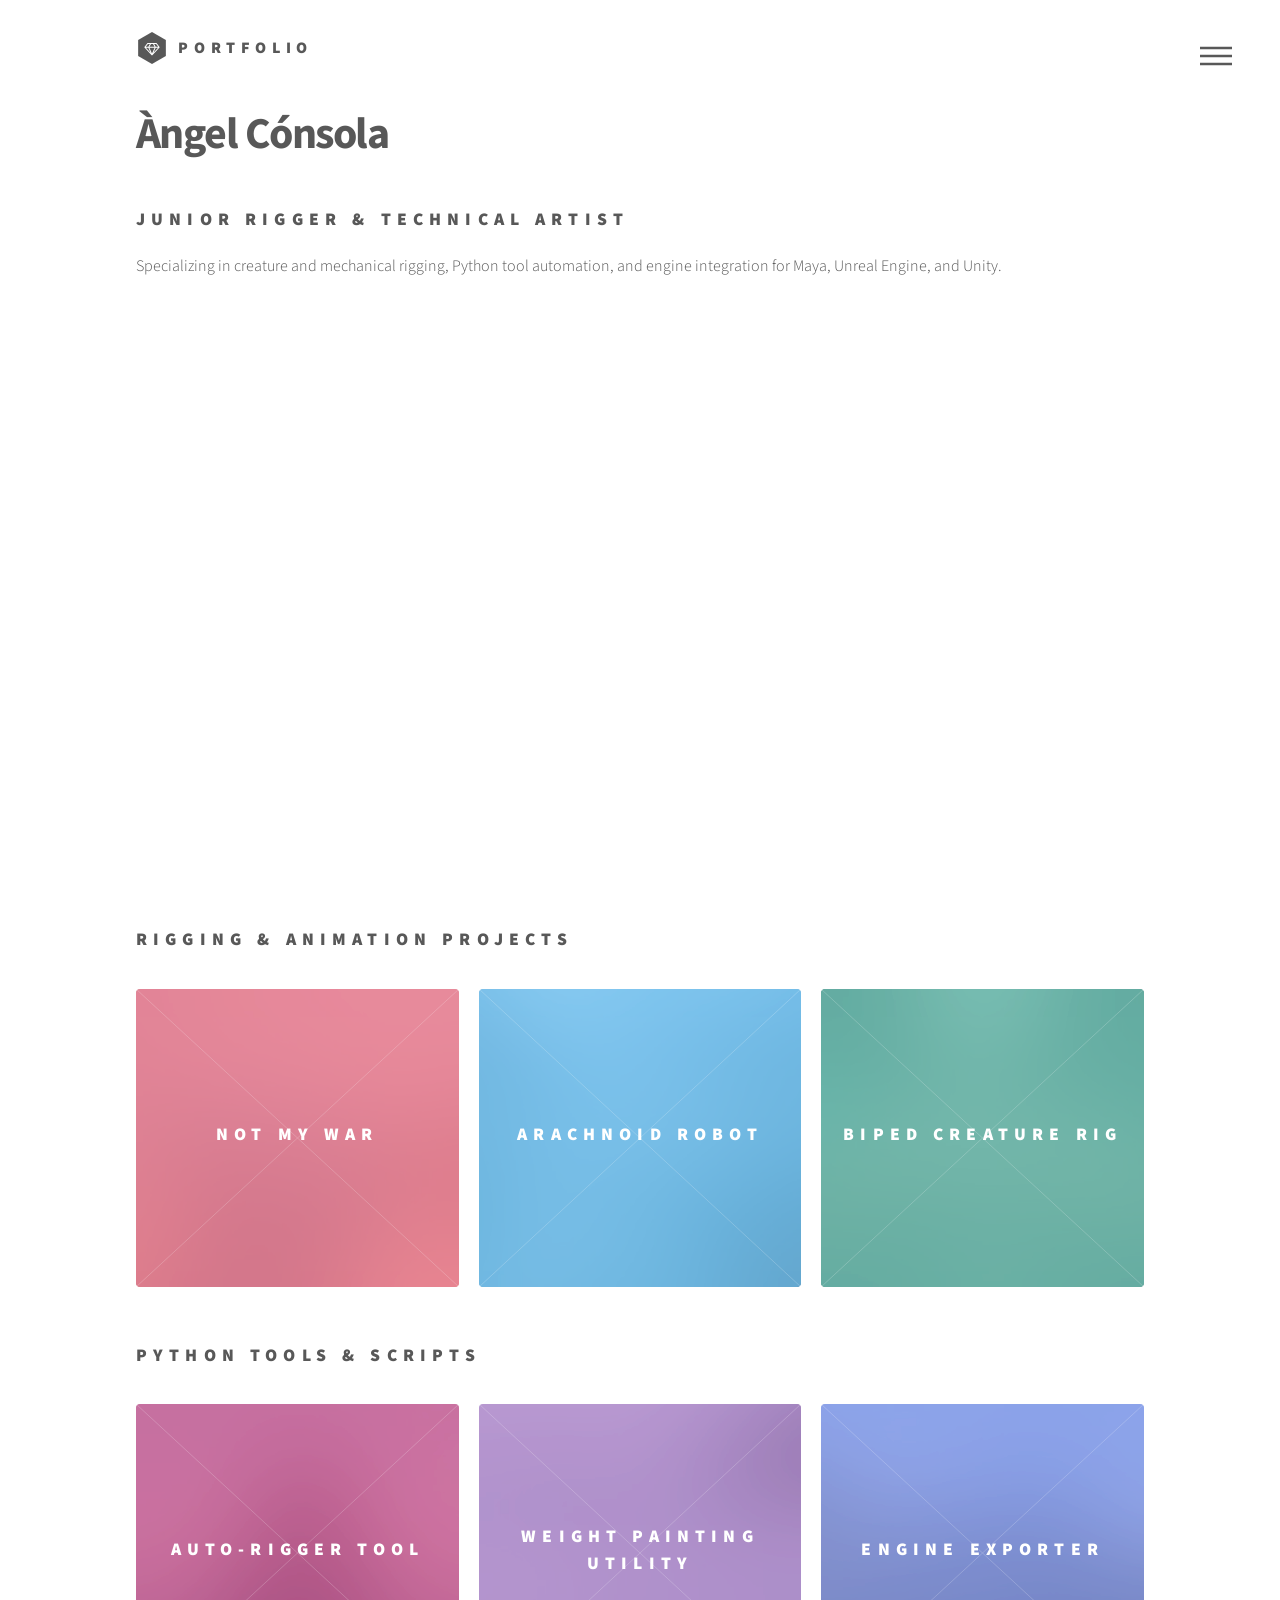
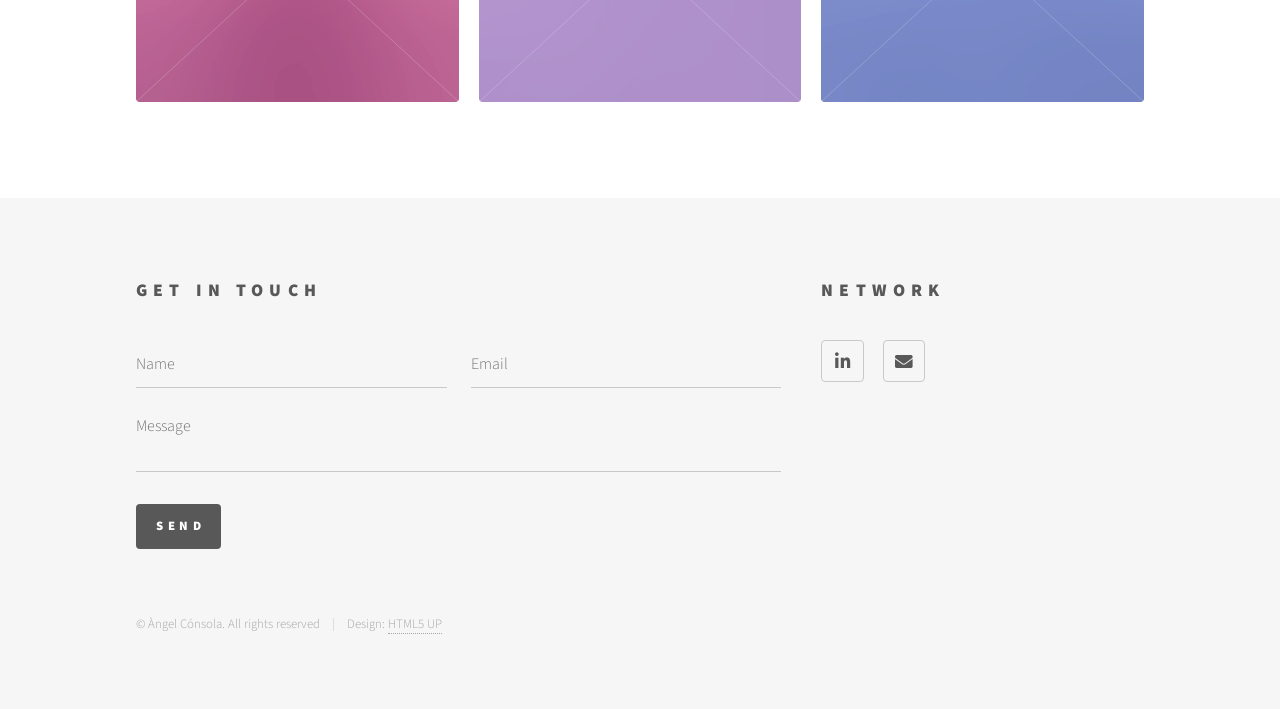
==== index.html @ c39ec630 "Update UI" ====
<!DOCTYPE HTML>
<!--
    Phantom by HTML5 UP
    html5up.net | @ajlkn
    Free for personal and commercial use under the CCA 3.0 license (html5up.net/license)
-->
<html>
    <head>
        <title>Àngel Cónsola | Junior Rigger & Technical Artist</title>
        <meta charset="utf-8" />
        <meta name="viewport" content="width=device-width, initial-scale=1, user-scalable=no" />
        <link rel="stylesheet" href="assets/css/main.css" />
        <noscript><link rel="stylesheet" href="assets/css/noscript.css" /></noscript>
    </head>
    <body class="is-preload">
        <!-- Wrapper -->
            <div id="wrapper">

                <!-- Header -->
                    <header id="header">
                        <div class="inner">

                            <!-- Logo -->
                                <a href="index.html" class="logo">
                                    <span class="symbol"><img src="images/logo.svg" alt="" /></span><span class="title">Portfolio</span>
                                </a>

                            <!-- Nav -->
                                <nav>
                                    <ul>
                                        <li><a href="#menu">Menu</a></li>
                                    </ul>
                                </nav>

                        </div>
                    </header>

                <!-- Menu -->
                    <nav id="menu">
                        <h2>Menu</h2>
                        <ul>
                            <li><a href="index.html">Portfolio</a></li>
                            <li><a href="about.html">About Me</a></li>
                            <li><a href="assets/AngelConsola_CV_ENG.pdf" target="_blank">Resume (PDF)</a></li>
                            <li><a href="#footer">Contact</a></li>
                        </ul>
                    </nav>

                <!-- Main -->
                    <div id="main">
                        <div class="inner">
                            <header>
                                <h1>Àngel Cónsola</h1>
                                <h2>Junior Rigger & Technical Artist</h2>
                                <p>Specializing in creature and mechanical rigging, Python tool automation, and engine integration for Maya, Unreal Engine, and Unity.</p>
                                
                                <!-- Demo Reel Embed -->
                                <div style="padding:56.25% 0 0 0;position:relative;margin-bottom:3em;">
                                    <iframe src="https://player.vimeo.com/video/1193275308?title=0&byline=0&portrait=0" style="position:absolute;top:0;left:0;width:100%;height:100%;" frameborder="0" allow="autoplay; fullscreen; picture-in-picture" allowfullscreen></iframe>
                                </div>
                            </header>

                            <!-- Rigging Projects Section -->
                            <h2>Rigging & Animation Projects</h2>
                            <section class="tiles">
                                <article class="style1">
                                    <span class="image">
                                        <img src="images/pic01.jpg" alt="" />
                                    </span>
                                    <a href="generic.html?id=not-my-war">
                                        <h2>Not My War</h2>
                                        <div class="content">
                                            <p>Rigging Supervisor ensuring asset compatibility for Steam release.</p>
                                        </div>
                                    </a>
                                </article>
                                <article class="style2">
                                    <span class="image">
                                        <img src="images/pic02.jpg" alt="" />
                                    </span>
                                    <a href="generic.html?id=arachnoid">
                                        <h2>Arachnoid Robot</h2>
                                        <div class="content">
                                            <p>Six-legged creature proxy geometry workflow and rigging setup.</p>
                                        </div>
                                    </a>
                                </article>
                                <article class="style3">
                                    <span class="image">
                                        <img src="images/pic03.jpg" alt="" />
                                    </span>
                                    <a href="generic.html?id=biped-rig">
                                        <h2>Biped Creature Rig</h2>
                                        <div class="content">
                                            <p>Custom skeletal hierarchy optimized for Unreal Engine 5.</p>
                                        </div>
                                    </a>
                                </article>
                            </section>

                            <br><br>

                            <!-- Technical Tools Section -->
                            <h2>Python Tools & Scripts</h2>
                            <section class="tiles">
                                <article class="style4">
                                    <span class="image">
                                        <img src="images/pic04.jpg" alt="" />
                                    </span>
                                    <a href="generic.html?id=auto-rigger">
                                        <h2>Auto-Rigger Tool</h2>
                                        <div class="content">
                                            <p>Python script for Maya to automate joint placement and control generation.</p>
                                        </div>
                                    </a>
                                </article>
                                <article class="style5">
                                    <span class="image">
                                        <img src="images/pic05.jpg" alt="" />
                                    </span>
                                    <a href="generic.html?id=weight-painting">
                                        <h2>Weight Painting Utility</h2>
                                        <div class="content">
                                            <p>Custom UI tool to streamline skin weight mirroring and smoothing.</p>
                                        </div>
                                    </a>
                                </article>
                                <article class="style6">
                                    <span class="image">
                                        <img src="images/pic06.jpg" alt="" />
                                    </span>
                                    <a href="generic.html?id=engine-exporter">
                                        <h2>Engine Exporter</h2>
                                        <div class="content">
                                            <p>One-click batch exporter for Unity and Unreal Engine integration.</p>
                                        </div>
                                    </a>
                                </article>
                            </section>

                        </div>
                    </div>

                <!-- Footer -->
                    <footer id="footer">
                        <div class="inner">
                            <section>
                                <h2>Get in touch</h2>
                                <form method="POST" action="https://formspree.io/f/mwvzvqzn">
                                    <div class="fields">
                                        <div class="field half">
                                            <input type="text" name="name" id="name" placeholder="Name" />
                                        </div>
                                        <div class="field half">
                                            <input type="email" name="email" id="email" placeholder="Email" />
                                        </div>
                                        <div class="field">
                                            <textarea name="message" id="message" placeholder="Message"></textarea>
                                        </div>
                                    </div>
                                    <ul class="actions">
                                        <li><input type="submit" value="Send" class="primary" /></li>
                                    </ul>
                                </form>
                            </section>
                            <section>
                                <h2>Network</h2>
                                <ul class="icons">
                                    <!--<li><a href="#" class="icon brands style2 fa-github"><span class="label">GitHub</span></a></li>-->
                                    <li><a href="https://www.linkedin.com/in/angel-consola-lopez-93ba04279/" target="_blank" class="icon brands style2 fa-linkedin-in"><span class="label">LinkedIn</span></a></li>
                                    <li><a href="mailto:ngelcl.09@gmail.com" class="icon solid style2 fa-envelope"><span class="label">Email</span></a></li>
                                </ul>
                            </section>
                            <ul class="copyright">
                                <li>&copy; Àngel Cónsola. All rights reserved</li><li>Design: <a href="http://html5up.net">HTML5 UP</a></li>
                            </ul>
                        </div>
                    </footer>

            </div>

        <!-- Scripts -->
            <script src="assets/js/jquery.min.js"></script>
            <script src="assets/js/browser.min.js"></script>
            <script src="assets/js/breakpoints.min.js"></script>
            <script src="assets/js/util.js"></script>
            <script src="assets/js/main.js"></script>

    </body>
</html>
---- assets/css/main.css ----
@import url(fontawesome-all.min.css);
@import url("https://fonts.googleapis.com/css?family=Source+Sans+Pro:300,700,900");

/*
	Phantom by HTML5 UP
	html5up.net | @ajlkn
	Free for personal and commercial use under the CCA 3.0 license (html5up.net/license)
*/

html, body, div, span, applet, object,
iframe, h1, h2, h3, h4, h5, h6, p, blockquote,
pre, a, abbr, acronym, address, big, cite,
code, del, dfn, em, img, ins, kbd, q, s, samp,
small, strike, strong, sub, sup, tt, var, b,
u, i, center, dl, dt, dd, ol, ul, li, fieldset,
form, label, legend, table, caption, tbody,
tfoot, thead, tr, th, td, article, aside,
canvas, details, embed, figure, figcaption,
footer, header, hgroup, menu, nav, output, ruby,
section, summary, time, mark, audio, video {
	margin: 0;
	padding: 0;
	border: 0;
	font-size: 100%;
	font: inherit;
	vertical-align: baseline;}

article, aside, details, figcaption, figure,
footer, header, hgroup, menu, nav, section {
	display: block;}

body {
	line-height: 1;
}

ol, ul {
	list-style: none;
}

blockquote, q {
	quotes: none;
}

	blockquote:before, blockquote:after, q:before, q:after {
		content: '';
		content: none;
	}

table {
	border-collapse: collapse;
	border-spacing: 0;
}

body {
	-webkit-text-size-adjust: none;
}

mark {
	background-color: transparent;
	color: inherit;
}

input::-moz-focus-inner {
	border: 0;
	padding: 0;
}

input, select, textarea {
	-moz-appearance: none;
	-webkit-appearance: none;
	-ms-appearance: none;
	appearance: none;
}

/* Basic */

	@-ms-viewport {
		width: device-width;
	}

	body {
		-ms-overflow-style: scrollbar;
	}

	@media screen and (max-width: 480px) {

		html, body {
			min-width: 320px;
		}

	}

	html {
		box-sizing: border-box;
	}

	*, *:before, *:after {
		box-sizing: inherit;
	}

	body {
		background: #ffffff;
	}

		body.is-preload *, body.is-preload *:before, body.is-preload *:after {
			-moz-animation: none !important;
			-webkit-animation: none !important;
			-ms-animation: none !important;
			animation: none !important;
			-moz-transition: none !important;
			-webkit-transition: none !important;
			-ms-transition: none !important;
			transition: none !important;
		}

/* Type */

	body, input, select, textarea {
		color: #585858;
		font-family: "Source Sans Pro", Helvetica, sans-serif;
		font-size: 16pt;
		font-weight: 300;
		line-height: 1.75;
	}

		@media screen and (max-width: 1680px) {

			body, input, select, textarea {
				font-size: 14pt;
			}

		}

		@media screen and (max-width: 1280px) {

			body, input, select, textarea {
				font-size: 12pt;
			}

		}

	a {
		-moz-transition: border-bottom-color 0.2s ease, color 0.2s ease;
		-webkit-transition: border-bottom-color 0.2s ease, color 0.2s ease;
		-ms-transition: border-bottom-color 0.2s ease, color 0.2s ease;
		transition: border-bottom-color 0.2s ease, color 0.2s ease;
		text-decoration: none;
		color: #585858;
		border-bottom: dotted 1px rgba(88, 88, 88, 0.5);
	}

		a:hover {
			border-bottom-color: transparent;
			color: #f2849e !important;
		}

	strong, b {
		font-weight: 900;
	}

	em, i {
		font-style: italic;
	}

	p {
		margin: 0 0 2em 0;
	}

	h1 {
		font-size: 2.75em;
		font-weight: 700;
		line-height: 1.3;
		margin: 0 0 1em 0;
		letter-spacing: -0.035em;
	}

		h1 a {
			color: inherit;
		}

		@media screen and (max-width: 736px) {

			h1 {
				font-size: 2em;
				margin: 0 0 1em 0;
			}

		}

		@media screen and (max-width: 360px) {

			h1 {
				font-size: 1.75em;
			}

		}

	h2, h3, h4, h5, h6 {
		font-weight: 900;
		line-height: 1.5;
		margin: 0 0 2em 0;
		text-transform: uppercase;
		letter-spacing: 0.35em;
	}

		h2 a, h3 a, h4 a, h5 a, h6 a {
			color: inherit;
		}

	h2 {
		font-size: 1.1em;
	}

	h3 {
		font-size: 1em;
	}

	h4 {
		font-size: 0.8em;
	}

	h5 {
		font-size: 0.8em;
	}

	h6 {
		font-size: 0.8em;
	}

	@media screen and (max-width: 980px) {

		h1 br, h2 br, h3 br, h4 br, h5 br, h6 br {
			display: none;
		}

	}

	@media screen and (max-width: 736px) {

		h2 {
			font-size: 1em;
		}

		h3 {
			font-size: 0.8em;
		}

	}

	sub {
		font-size: 0.8em;
		position: relative;
		top: 0.5em;
	}

	sup {
		font-size: 0.8em;
		position: relative;
		top: -0.5em;
	}

	blockquote {
		border-left: solid 4px #c9c9c9;
		font-style: italic;
		margin: 0 0 2em 0;
		padding: 0.5em 0 0.5em 2em;
	}

	code {
		background: rgba(144, 144, 144, 0.075);
		border-radius: 4px;
		border: solid 1px #c9c9c9;
		font-family: "Courier New", monospace;
		font-size: 0.9em;
		margin: 0 0.25em;
		padding: 0.25em 0.65em;
	}

	pre {
		-webkit-overflow-scrolling: touch;
		font-family: "Courier New", monospace;
		font-size: 0.9em;
		margin: 0 0 2em 0;
	}

		pre code {
			display: block;
			line-height: 1.75;
			padding: 1em 1.5em;
			overflow-x: auto;
		}

	hr {
		border: 0;
		border-bottom: solid 1px #c9c9c9;
		margin: 2em 0;
	}

		hr.major {
			margin: 3em 0;
		}

	.align-left {
		text-align: left;
	}

	.align-center {
		text-align: center;
	}

	.align-right {
		text-align: right;
	}

/* Row */

	.row {
		display: flex;
		flex-wrap: wrap;
		box-sizing: border-box;
		align-items: stretch;
	}

		.row > * {
			box-sizing: border-box;
		}

		.row.gtr-uniform > * > :last-child {
			margin-bottom: 0;
		}

		.row.aln-left {
			justify-content: flex-start;
		}

		.row.aln-center {
			justify-content: center;
		}

		.row.aln-right {
			justify-content: flex-end;
		}

		.row.aln-top {
			align-items: flex-start;
		}

		.row.aln-middle {
			align-items: center;
		}

		.row.aln-bottom {
			align-items: flex-end;
		}

		.row > .imp {
			order: -1;
		}

		.row > .col-1 {
			width: 8.33333%;
		}

		.row > .off-1 {
			margin-left: 8.33333%;
		}

		.row > .col-2 {
			width: 16.66667%;
		}

		.row > .off-2 {
			margin-left: 16.66667%;
		}

		.row > .col-3 {
			width: 25%;
		}

		.row > .off-3 {
			margin-left: 25%;
		}

		.row > .col-4 {
			width: 33.33333%;
		}

		.row > .off-4 {
			margin-left: 33.33333%;
		}

		.row > .col-5 {
			width: 41.66667%;
		}

		.row > .off-5 {
			margin-left: 41.66667%;
		}

		.row > .col-6 {
			width: 50%;
		}

		.row > .off-6 {
			margin-left: 50%;
		}

		.row > .col-7 {
			width: 58.33333%;
		}

		.row > .off-7 {
			margin-left: 58.33333%;
		}

		.row > .col-8 {
			width: 66.66667%;
		}

		.row > .off-8 {
			margin-left: 66.66667%;
		}

		.row > .col-9 {
			width: 75%;
		}

		.row > .off-9 {
			margin-left: 75%;
		}

		.row > .col-10 {
			width: 83.33333%;
		}

		.row > .off-10 {
			margin-left: 83.33333%;
		}

		.row > .col-11 {
			width: 91.66667%;
		}

		.row > .off-11 {
			margin-left: 91.66667%;
		}

		.row > .col-12 {
			width: 100%;
		}

		.row > .off-12 {
			margin-left: 100%;
		}

		.row.gtr-0 {
			margin-top: 0;
			margin-left: 0em;
		}

			.row.gtr-0 > * {
				padding: 0 0 0 0em;
			}

			.row.gtr-0.gtr-uniform {
				margin-top: 0em;
			}

				.row.gtr-0.gtr-uniform > * {
					padding-top: 0em;
				}

		.row.gtr-25 {
			margin-top: 0;
			margin-left: -0.5em;
		}

			.row.gtr-25 > * {
				padding: 0 0 0 0.5em;
			}

			.row.gtr-25.gtr-uniform {
				margin-top: -0.5em;
			}

				.row.gtr-25.gtr-uniform > * {
					padding-top: 0.5em;
				}

		.row.gtr-50 {
			margin-top: 0;
			margin-left: -1em;
		}

			.row.gtr-50 > * {
				padding: 0 0 0 1em;
			}

			.row.gtr-50.gtr-uniform {
				margin-top: -1em;
			}

				.row.gtr-50.gtr-uniform > * {
					padding-top: 1em;
				}

		.row {
			margin-top: 0;
			margin-left: -2em;
		}

			.row > * {
				padding: 0 0 0 2em;
			}

			.row.gtr-uniform {
				margin-top: -2em;
			}

				.row.gtr-uniform > * {
					padding-top: 2em;
				}

		.row.gtr-150 {
			margin-top: 0;
			margin-left: -3em;
		}

			.row.gtr-150 > * {
				padding: 0 0 0 3em;
			}

			.row.gtr-150.gtr-uniform {
				margin-top: -3em;
			}

				.row.gtr-150.gtr-uniform > * {
					padding-top: 3em;
				}

		.row.gtr-200 {
			margin-top: 0;
			margin-left: -4em;
		}

			.row.gtr-200 > * {
				padding: 0 0 0 4em;
			}

			.row.gtr-200.gtr-uniform {
				margin-top: -4em;
			}

				.row.gtr-200.gtr-uniform > * {
					padding-top: 4em;
				}

		@media screen and (max-width: 1680px) {

			.row {
				display: flex;
				flex-wrap: wrap;
				box-sizing: border-box;
				align-items: stretch;
			}

				.row > * {
					box-sizing: border-box;
				}

				.row.gtr-uniform > * > :last-child {
					margin-bottom: 0;
				}

				.row.aln-left {
					justify-content: flex-start;
				}

				.row.aln-center {
					justify-content: center;
				}

				.row.aln-right {
					justify-content: flex-end;
				}

				.row.aln-top {
					align-items: flex-start;
				}

				.row.aln-middle {
					align-items: center;
				}

				.row.aln-bottom {
					align-items: flex-end;
				}

				.row > .imp-xlarge {
					order: -1;
				}

				.row > .col-1-xlarge {
					width: 8.33333%;
				}

				.row > .off-1-xlarge {
					margin-left: 8.33333%;
				}

				.row > .col-2-xlarge {
					width: 16.66667%;
				}

				.row > .off-2-xlarge {
					margin-left: 16.66667%;
				}

				.row > .col-3-xlarge {
					width: 25%;
				}

				.row > .off-3-xlarge {
					margin-left: 25%;
				}

				.row > .col-4-xlarge {
					width: 33.33333%;
				}

				.row > .off-4-xlarge {
					margin-left: 33.33333%;
				}

				.row > .col-5-xlarge {
					width: 41.66667%;
				}

				.row > .off-5-xlarge {
					margin-left: 41.66667%;
				}

				.row > .col-6-xlarge {
					width: 50%;
				}

				.row > .off-6-xlarge {
					margin-left: 50%;
				}

				.row > .col-7-xlarge {
					width: 58.33333%;
				}

				.row > .off-7-xlarge {
					margin-left: 58.33333%;
				}

				.row > .col-8-xlarge {
					width: 66.66667%;
				}

				.row > .off-8-xlarge {
					margin-left: 66.66667%;
				}

				.row > .col-9-xlarge {
					width: 75%;
				}

				.row > .off-9-xlarge {
					margin-left: 75%;
				}

				.row > .col-10-xlarge {
					width: 83.33333%;
				}

				.row > .off-10-xlarge {
					margin-left: 83.33333%;
				}

				.row > .col-11-xlarge {
					width: 91.66667%;
				}

				.row > .off-11-xlarge {
					margin-left: 91.66667%;
				}

				.row > .col-12-xlarge {
					width: 100%;
				}

				.row > .off-12-xlarge {
					margin-left: 100%;
				}

				.row.gtr-0 {
					margin-top: 0;
					margin-left: 0em;
				}

					.row.gtr-0 > * {
						padding: 0 0 0 0em;
					}

					.row.gtr-0.gtr-uniform {
						margin-top: 0em;
					}

						.row.gtr-0.gtr-uniform > * {
							padding-top: 0em;
						}

				.row.gtr-25 {
					margin-top: 0;
					margin-left: -0.5em;
				}

					.row.gtr-25 > * {
						padding: 0 0 0 0.5em;
					}

					.row.gtr-25.gtr-uniform {
						margin-top: -0.5em;
					}

						.row.gtr-25.gtr-uniform > * {
							padding-top: 0.5em;
						}

				.row.gtr-50 {
					margin-top: 0;
					margin-left: -1em;
				}

					.row.gtr-50 > * {
						padding: 0 0 0 1em;
					}

					.row.gtr-50.gtr-uniform {
						margin-top: -1em;
					}

						.row.gtr-50.gtr-uniform > * {
							padding-top: 1em;
						}

				.row {
					margin-top: 0;
					margin-left: -2em;
				}

					.row > * {
						padding: 0 0 0 2em;
					}

					.row.gtr-uniform {
						margin-top: -2em;
					}

						.row.gtr-uniform > * {
							padding-top: 2em;
						}

				.row.gtr-150 {
					margin-top: 0;
					margin-left: -3em;
				}

					.row.gtr-150 > * {
						padding: 0 0 0 3em;
					}

					.row.gtr-150.gtr-uniform {
						margin-top: -3em;
					}

						.row.gtr-150.gtr-uniform > * {
							padding-top: 3em;
						}

				.row.gtr-200 {
					margin-top: 0;
					margin-left: -4em;
				}

					.row.gtr-200 > * {
						padding: 0 0 0 4em;
					}

					.row.gtr-200.gtr-uniform {
						margin-top: -4em;
					}

						.row.gtr-200.gtr-uniform > * {
							padding-top: 4em;
						}

		}

		@media screen and (max-width: 1280px) {

			.row {
				display: flex;
				flex-wrap: wrap;
				box-sizing: border-box;
				align-items: stretch;
			}

				.row > * {
					box-sizing: border-box;
				}

				.row.gtr-uniform > * > :last-child {
					margin-bottom: 0;
				}

				.row.aln-left {
					justify-content: flex-start;
				}

				.row.aln-center {
					justify-content: center;
				}

				.row.aln-right {
					justify-content: flex-end;
				}

				.row.aln-top {
					align-items: flex-start;
				}

				.row.aln-middle {
					align-items: center;
				}

				.row.aln-bottom {
					align-items: flex-end;
				}

				.row > .imp-large {
					order: -1;
				}

				.row > .col-1-large {
					width: 8.33333%;
				}

				.row > .off-1-large {
					margin-left: 8.33333%;
				}

				.row > .col-2-large {
					width: 16.66667%;
				}

				.row > .off-2-large {
					margin-left: 16.66667%;
				}

				.row > .col-3-large {
					width: 25%;
				}

				.row > .off-3-large {
					margin-left: 25%;
				}

				.row > .col-4-large {
					width: 33.33333%;
				}

				.row > .off-4-large {
					margin-left: 33.33333%;
				}

				.row > .col-5-large {
					width: 41.66667%;
				}

				.row > .off-5-large {
					margin-left: 41.66667%;
				}

				.row > .col-6-large {
					width: 50%;
				}

				.row > .off-6-large {
					margin-left: 50%;
				}

				.row > .col-7-large {
					width: 58.33333%;
				}

				.row > .off-7-large {
					margin-left: 58.33333%;
				}

				.row > .col-8-large {
					width: 66.66667%;
				}

				.row > .off-8-large {
					margin-left: 66.66667%;
				}

				.row > .col-9-large {
					width: 75%;
				}

				.row > .off-9-large {
					margin-left: 75%;
				}

				.row > .col-10-large {
					width: 83.33333%;
				}

				.row > .off-10-large {
					margin-left: 83.33333%;
				}

				.row > .col-11-large {
					width: 91.66667%;
				}

				.row > .off-11-large {
					margin-left: 91.66667%;
				}

				.row > .col-12-large {
					width: 100%;
				}

				.row > .off-12-large {
					margin-left: 100%;
				}

				.row.gtr-0 {
					margin-top: 0;
					margin-left: 0em;
				}

					.row.gtr-0 > * {
						padding: 0 0 0 0em;
					}

					.row.gtr-0.gtr-uniform {
						margin-top: 0em;
					}

						.row.gtr-0.gtr-uniform > * {
							padding-top: 0em;
						}

				.row.gtr-25 {
					margin-top: 0;
					margin-left: -0.5em;
				}

					.row.gtr-25 > * {
						padding: 0 0 0 0.5em;
					}

					.row.gtr-25.gtr-uniform {
						margin-top: -0.5em;
					}

						.row.gtr-25.gtr-uniform > * {
							padding-top: 0.5em;
						}

				.row.gtr-50 {
					margin-top: 0;
					margin-left: -1em;
				}

					.row.gtr-50 > * {
						padding: 0 0 0 1em;
					}

					.row.gtr-50.gtr-uniform {
						margin-top: -1em;
					}

						.row.gtr-50.gtr-uniform > * {
							padding-top: 1em;
						}

				.row {
					margin-top: 0;
					margin-left: -2em;
				}

					.row > * {
						padding: 0 0 0 2em;
					}

					.row.gtr-uniform {
						margin-top: -2em;
					}

						.row.gtr-uniform > * {
							padding-top: 2em;
						}

				.row.gtr-150 {
					margin-top: 0;
					margin-left: -3em;
				}

					.row.gtr-150 > * {
						padding: 0 0 0 3em;
					}

					.row.gtr-150.gtr-uniform {
						margin-top: -3em;
					}

						.row.gtr-150.gtr-uniform > * {
							padding-top: 3em;
						}

				.row.gtr-200 {
					margin-top: 0;
					margin-left: -4em;
				}

					.row.gtr-200 > * {
						padding: 0 0 0 4em;
					}

					.row.gtr-200.gtr-uniform {
						margin-top: -4em;
					}

						.row.gtr-200.gtr-uniform > * {
							padding-top: 4em;
						}

		}

		@media screen and (max-width: 980px) {

			.row {
				display: flex;
				flex-wrap: wrap;
				box-sizing: border-box;
				align-items: stretch;
			}

				.row > * {
					box-sizing: border-box;
				}

				.row.gtr-uniform > * > :last-child {
					margin-bottom: 0;
				}

				.row.aln-left {
					justify-content: flex-start;
				}

				.row.aln-center {
					justify-content: center;
				}

				.row.aln-right {
					justify-content: flex-end;
				}

				.row.aln-top {
					align-items: flex-start;
				}

				.row.aln-middle {
					align-items: center;
				}

				.row.aln-bottom {
					align-items: flex-end;
				}

				.row > .imp-medium {
					order: -1;
				}

				.row > .col-1-medium {
					width: 8.33333%;
				}

				.row > .off-1-medium {
					margin-left: 8.33333%;
				}

				.row > .col-2-medium {
					width: 16.66667%;
				}

				.row > .off-2-medium {
					margin-left: 16.66667%;
				}

				.row > .col-3-medium {
					width: 25%;
				}

				.row > .off-3-medium {
					margin-left: 25%;
				}

				.row > .col-4-medium {
					width: 33.33333%;
				}

				.row > .off-4-medium {
					margin-left: 33.33333%;
				}

				.row > .col-5-medium {
					width: 41.66667%;
				}

				.row > .off-5-medium {
					margin-left: 41.66667%;
				}

				.row > .col-6-medium {
					width: 50%;
				}

				.row > .off-6-medium {
					margin-left: 50%;
				}

				.row > .col-7-medium {
					width: 58.33333%;
				}

				.row > .off-7-medium {
					margin-left: 58.33333%;
				}

				.row > .col-8-medium {
					width: 66.66667%;
				}

				.row > .off-8-medium {
					margin-left: 66.66667%;
				}

				.row > .col-9-medium {
					width: 75%;
				}

				.row > .off-9-medium {
					margin-left: 75%;
				}

				.row > .col-10-medium {
					width: 83.33333%;
				}

				.row > .off-10-medium {
					margin-left: 83.33333%;
				}

				.row > .col-11-medium {
					width: 91.66667%;
				}

				.row > .off-11-medium {
					margin-left: 91.66667%;
				}

				.row > .col-12-medium {
					width: 100%;
				}

				.row > .off-12-medium {
					margin-left: 100%;
				}

				.row.gtr-0 {
					margin-top: 0;
					margin-left: 0em;
				}

					.row.gtr-0 > * {
						padding: 0 0 0 0em;
					}

					.row.gtr-0.gtr-uniform {
						margin-top: 0em;
					}

						.row.gtr-0.gtr-uniform > * {
							padding-top: 0em;
						}

				.row.gtr-25 {
					margin-top: 0;
					margin-left: -0.375em;
				}

					.row.gtr-25 > * {
						padding: 0 0 0 0.375em;
					}

					.row.gtr-25.gtr-uniform {
						margin-top: -0.375em;
					}

						.row.gtr-25.gtr-uniform > * {
							padding-top: 0.375em;
						}

				.row.gtr-50 {
					margin-top: 0;
					margin-left: -0.75em;
				}

					.row.gtr-50 > * {
						padding: 0 0 0 0.75em;
					}

					.row.gtr-50.gtr-uniform {
						margin-top: -0.75em;
					}

						.row.gtr-50.gtr-uniform > * {
							padding-top: 0.75em;
						}

				.row {
					margin-top: 0;
					margin-left: -1.5em;
				}

					.row > * {
						padding: 0 0 0 1.5em;
					}

					.row.gtr-uniform {
						margin-top: -1.5em;
					}

						.row.gtr-uniform > * {
							padding-top: 1.5em;
						}

				.row.gtr-150 {
					margin-top: 0;
					margin-left: -2.25em;
				}

					.row.gtr-150 > * {
						padding: 0 0 0 2.25em;
					}

					.row.gtr-150.gtr-uniform {
						margin-top: -2.25em;
					}

						.row.gtr-150.gtr-uniform > * {
							padding-top: 2.25em;
						}

				.row.gtr-200 {
					margin-top: 0;
					margin-left: -3em;
				}

					.row.gtr-200 > * {
						padding: 0 0 0 3em;
					}

					.row.gtr-200.gtr-uniform {
						margin-top: -3em;
					}

						.row.gtr-200.gtr-uniform > * {
							padding-top: 3em;
						}

		}

		@media screen and (max-width: 736px) {

			.row {
				display: flex;
				flex-wrap: wrap;
				box-sizing: border-box;
				align-items: stretch;
			}

				.row > * {
					box-sizing: border-box;
				}

				.row.gtr-uniform > * > :last-child {
					margin-bottom: 0;
				}

				.row.aln-left {
					justify-content: flex-start;
				}

				.row.aln-center {
					justify-content: center;
				}

				.row.aln-right {
					justify-content: flex-end;
				}

				.row.aln-top {
					align-items: flex-start;
				}

				.row.aln-middle {
					align-items: center;
				}

				.row.aln-bottom {
					align-items: flex-end;
				}

				.row > .imp-small {
					order: -1;
				}

				.row > .col-1-small {
					width: 8.33333%;
				}

				.row > .off-1-small {
					margin-left: 8.33333%;
				}

				.row > .col-2-small {
					width: 16.66667%;
				}

				.row > .off-2-small {
					margin-left: 16.66667%;
				}

				.row > .col-3-small {
					width: 25%;
				}

				.row > .off-3-small {
					margin-left: 25%;
				}

				.row > .col-4-small {
					width: 33.33333%;
				}

				.row > .off-4-small {
					margin-left: 33.33333%;
				}

				.row > .col-5-small {
					width: 41.66667%;
				}

				.row > .off-5-small {
					margin-left: 41.66667%;
				}

				.row > .col-6-small {
					width: 50%;
				}

				.row > .off-6-small {
					margin-left: 50%;
				}

				.row > .col-7-small {
					width: 58.33333%;
				}

				.row > .off-7-small {
					margin-left: 58.33333%;
				}

				.row > .col-8-small {
					width: 66.66667%;
				}

				.row > .off-8-small {
					margin-left: 66.66667%;
				}

				.row > .col-9-small {
					width: 75%;
				}

				.row > .off-9-small {
					margin-left: 75%;
				}

				.row > .col-10-small {
					width: 83.33333%;
				}

				.row > .off-10-small {
					margin-left: 83.33333%;
				}

				.row > .col-11-small {
					width: 91.66667%;
				}

				.row > .off-11-small {
					margin-left: 91.66667%;
				}

				.row > .col-12-small {
					width: 100%;
				}

				.row > .off-12-small {
					margin-left: 100%;
				}

				.row.gtr-0 {
					margin-top: 0;
					margin-left: 0em;
				}

					.row.gtr-0 > * {
						padding: 0 0 0 0em;
					}

					.row.gtr-0.gtr-uniform {
						margin-top: 0em;
					}

						.row.gtr-0.gtr-uniform > * {
							padding-top: 0em;
						}

				.row.gtr-25 {
					margin-top: 0;
					margin-left: -0.25em;
				}

					.row.gtr-25 > * {
						padding: 0 0 0 0.25em;
					}

					.row.gtr-25.gtr-uniform {
						margin-top: -0.25em;
					}

						.row.gtr-25.gtr-uniform > * {
							padding-top: 0.25em;
						}

				.row.gtr-50 {
					margin-top: 0;
					margin-left: -0.5em;
				}

					.row.gtr-50 > * {
						padding: 0 0 0 0.5em;
					}

					.row.gtr-50.gtr-uniform {
						margin-top: -0.5em;
					}

						.row.gtr-50.gtr-uniform > * {
							padding-top: 0.5em;
						}

				.row {
					margin-top: 0;
					margin-left: -1em;
				}

					.row > * {
						padding: 0 0 0 1em;
					}

					.row.gtr-uniform {
						margin-top: -1em;
					}

						.row.gtr-uniform > * {
							padding-top: 1em;
						}

				.row.gtr-150 {
					margin-top: 0;
					margin-left: -1.5em;
				}

					.row.gtr-150 > * {
						padding: 0 0 0 1.5em;
					}

					.row.gtr-150.gtr-uniform {
						margin-top: -1.5em;
					}

						.row.gtr-150.gtr-uniform > * {
							padding-top: 1.5em;
						}

				.row.gtr-200 {
					margin-top: 0;
					margin-left: -2em;
				}

					.row.gtr-200 > * {
						padding: 0 0 0 2em;
					}

					.row.gtr-200.gtr-uniform {
						margin-top: -2em;
					}

						.row.gtr-200.gtr-uniform > * {
							padding-top: 2em;
						}

		}

		@media screen and (max-width: 480px) {

			.row {
				display: flex;
				flex-wrap: wrap;
				box-sizing: border-box;
				align-items: stretch;
			}

				.row > * {
					box-sizing: border-box;
				}

				.row.gtr-uniform > * > :last-child {
					margin-bottom: 0;
				}

				.row.aln-left {
					justify-content: flex-start;
				}

				.row.aln-center {
					justify-content: center;
				}

				.row.aln-right {
					justify-content: flex-end;
				}

				.row.aln-top {
					align-items: flex-start;
				}

				.row.aln-middle {
					align-items: center;
				}

				.row.aln-bottom {
					align-items: flex-end;
				}

				.row > .imp-xsmall {
					order: -1;
				}

				.row > .col-1-xsmall {
					width: 8.33333%;
				}

				.row > .off-1-xsmall {
					margin-left: 8.33333%;
				}

				.row > .col-2-xsmall {
					width: 16.66667%;
				}

				.row > .off-2-xsmall {
					margin-left: 16.66667%;
				}

				.row > .col-3-xsmall {
					width: 25%;
				}

				.row > .off-3-xsmall {
					margin-left: 25%;
				}

				.row > .col-4-xsmall {
					width: 33.33333%;
				}

				.row > .off-4-xsmall {
					margin-left: 33.33333%;
				}

				.row > .col-5-xsmall {
					width: 41.66667%;
				}

				.row > .off-5-xsmall {
					margin-left: 41.66667%;
				}

				.row > .col-6-xsmall {
					width: 50%;
				}

				.row > .off-6-xsmall {
					margin-left: 50%;
				}

				.row > .col-7-xsmall {
					width: 58.33333%;
				}

				.row > .off-7-xsmall {
					margin-left: 58.33333%;
				}

				.row > .col-8-xsmall {
					width: 66.66667%;
				}

				.row > .off-8-xsmall {
					margin-left: 66.66667%;
				}

				.row > .col-9-xsmall {
					width: 75%;
				}

				.row > .off-9-xsmall {
					margin-left: 75%;
				}

				.row > .col-10-xsmall {
					width: 83.33333%;
				}

				.row > .off-10-xsmall {
					margin-left: 83.33333%;
				}

				.row > .col-11-xsmall {
					width: 91.66667%;
				}

				.row > .off-11-xsmall {
					margin-left: 91.66667%;
				}

				.row > .col-12-xsmall {
					width: 100%;
				}

				.row > .off-12-xsmall {
					margin-left: 100%;
				}

				.row.gtr-0 {
					margin-top: 0;
					margin-left: 0em;
				}

					.row.gtr-0 > * {
						padding: 0 0 0 0em;
					}

					.row.gtr-0.gtr-uniform {
						margin-top: 0em;
					}

						.row.gtr-0.gtr-uniform > * {
							padding-top: 0em;
						}

				.row.gtr-25 {
					margin-top: 0;
					margin-left: -0.25em;
				}

					.row.gtr-25 > * {
						padding: 0 0 0 0.25em;
					}

					.row.gtr-25.gtr-uniform {
						margin-top: -0.25em;
					}

						.row.gtr-25.gtr-uniform > * {
							padding-top: 0.25em;
						}

				.row.gtr-50 {
					margin-top: 0;
					margin-left: -0.5em;
				}

					.row.gtr-50 > * {
						padding: 0 0 0 0.5em;
					}

					.row.gtr-50.gtr-uniform {
						margin-top: -0.5em;
					}

						.row.gtr-50.gtr-uniform > * {
							padding-top: 0.5em;
						}

				.row {
					margin-top: 0;
					margin-left: -1em;
				}

					.row > * {
						padding: 0 0 0 1em;
					}

					.row.gtr-uniform {
						margin-top: -1em;
					}

						.row.gtr-uniform > * {
							padding-top: 1em;
						}

				.row.gtr-150 {
					margin-top: 0;
					margin-left: -1.5em;
				}

					.row.gtr-150 > * {
						padding: 0 0 0 1.5em;
					}

					.row.gtr-150.gtr-uniform {
						margin-top: -1.5em;
					}

						.row.gtr-150.gtr-uniform > * {
							padding-top: 1.5em;
						}

				.row.gtr-200 {
					margin-top: 0;
					margin-left: -2em;
				}

					.row.gtr-200 > * {
						padding: 0 0 0 2em;
					}

					.row.gtr-200.gtr-uniform {
						margin-top: -2em;
					}

						.row.gtr-200.gtr-uniform > * {
							padding-top: 2em;
						}

		}

/* Section/Article */

	section.special, article.special {
		text-align: center;
	}

	header p {
		margin-top: -1em;
	}

	@media screen and (max-width: 736px) {

		header p {
			margin-top: 0;
		}

	}

/* Icon */

	.icon {
		text-decoration: none;
		border-bottom: none;
		position: relative;
	}

		.icon:before {
			-moz-osx-font-smoothing: grayscale;
			-webkit-font-smoothing: antialiased;
			display: inline-block;
			font-style: normal;
			font-variant: normal;
			text-rendering: auto;
			line-height: 1;
			text-transform: none !important;
			font-family: 'Font Awesome 5 Free';
			font-weight: 400;
		}

		.icon > .label {
			display: none;
		}

		.icon:before {
			line-height: inherit;
		}

		.icon.solid:before {
			font-weight: 900;
		}

		.icon.brands:before {
			font-family: 'Font Awesome 5 Brands';
		}

		.icon.style2 {
			-moz-transition: background-color 0.2s ease-in-out, color 0.2s ease-in-out, border-color 0.2s ease-in-out;
			-webkit-transition: background-color 0.2s ease-in-out, color 0.2s ease-in-out, border-color 0.2s ease-in-out;
			-ms-transition: background-color 0.2s ease-in-out, color 0.2s ease-in-out, border-color 0.2s ease-in-out;
			transition: background-color 0.2s ease-in-out, color 0.2s ease-in-out, border-color 0.2s ease-in-out;
			background-color: transparent;
			border: solid 1px #c9c9c9;
			border-radius: 4px;
			width: 2.65em;
			height: 2.65em;
			display: inline-block;
			text-align: center;
			line-height: 2.65em;
			color: inherit;
		}

			.icon.style2:before {
				font-size: 1.1em;
			}

			.icon.style2:hover {
				color: #f2849e;
				border-color: #f2849e;
			}

			.icon.style2:active {
				background-color: rgba(242, 132, 158, 0.1);
			}

/* List */

	ol {
		list-style: decimal;
		margin: 0 0 2em 0;
		padding-left: 1.25em;
	}

		ol li {
			padding-left: 0.25em;
		}

	ul {
		list-style: disc;
		margin: 0 0 2em 0;
		padding-left: 1em;
	}

		ul li {
			padding-left: 0.5em;
		}

		ul.alt {
			list-style: none;
			padding-left: 0;
		}

			ul.alt li {
				border-top: solid 1px #c9c9c9;
				padding: 0.5em 0;
			}

				ul.alt li:first-child {
					border-top: 0;
					padding-top: 0;
				}

	dl {
		margin: 0 0 2em 0;
	}

		dl dt {
			display: block;
			font-weight: 900;
			margin: 0 0 1em 0;
		}

		dl dd {
			margin-left: 2em;
		}

/* Actions */

	ul.actions {
		display: -moz-flex;
		display: -webkit-flex;
		display: -ms-flex;
		display: flex;
		cursor: default;
		list-style: none;
		margin-left: -1em;
		padding-left: 0;
	}

		ul.actions li {
			padding: 0 0 0 1em;
			vertical-align: middle;
		}

		ul.actions.special {
			-moz-justify-content: center;
			-webkit-justify-content: center;
			-ms-justify-content: center;
			justify-content: center;
			width: 100%;
			margin-left: 0;
		}

			ul.actions.special li:first-child {
				padding-left: 0;
			}

		ul.actions.stacked {
			-moz-flex-direction: column;
			-webkit-flex-direction: column;
			-ms-flex-direction: column;
			flex-direction: column;
			margin-left: 0;
		}

			ul.actions.stacked li {
				padding: 1.3em 0 0 0;
			}

				ul.actions.stacked li:first-child {
					padding-top: 0;
				}

		ul.actions.fit {
			width: calc(100% + 1em);
		}

			ul.actions.fit li {
				-moz-flex-grow: 1;
				-webkit-flex-grow: 1;
				-ms-flex-grow: 1;
				flex-grow: 1;
				-moz-flex-shrink: 1;
				-webkit-flex-shrink: 1;
				-ms-flex-shrink: 1;
				flex-shrink: 1;
				width: 100%;
			}

				ul.actions.fit li > * {
					width: 100%;
				}

			ul.actions.fit.stacked {
				width: 100%;
			}

		@media screen and (max-width: 480px) {

			ul.actions:not(.fixed) {
				-moz-flex-direction: column;
				-webkit-flex-direction: column;
				-ms-flex-direction: column;
				flex-direction: column;
				margin-left: 0;
				width: 100% !important;
			}

				ul.actions:not(.fixed) li {
					-moz-flex-grow: 1;
					-webkit-flex-grow: 1;
					-ms-flex-grow: 1;
					flex-grow: 1;
					-moz-flex-shrink: 1;
					-webkit-flex-shrink: 1;
					-ms-flex-shrink: 1;
					flex-shrink: 1;
					padding: 1em 0 0 0;
					text-align: center;
					width: 100%;
				}

					ul.actions:not(.fixed) li > * {
						width: 100%;
					}

					ul.actions:not(.fixed) li:first-child {
						padding-top: 0;
					}

					ul.actions:not(.fixed) li input[type="submit"],
					ul.actions:not(.fixed) li input[type="reset"],
					ul.actions:not(.fixed) li input[type="button"],
					ul.actions:not(.fixed) li button,
					ul.actions:not(.fixed) li .button {
						width: 100%;
					}

						ul.actions:not(.fixed) li input[type="submit"].icon:before,
						ul.actions:not(.fixed) li input[type="reset"].icon:before,
						ul.actions:not(.fixed) li input[type="button"].icon:before,
						ul.actions:not(.fixed) li button.icon:before,
						ul.actions:not(.fixed) li .button.icon:before {
							margin-left: -0.5rem;
						}

		}

/* Icons */

	ul.icons {
		cursor: default;
		list-style: none;
		padding-left: 0;
		margin: -1em 0 2em -1em;
	}

		ul.icons li {
			display: inline-block;
			padding: 1em 0 0 1em;
		}

/* Form */

	form {
		margin: 0 0 2em 0;
		overflow-x: hidden;
	}

		form > :last-child {
			margin-bottom: 0;
		}

		form > .fields {
			display: -moz-flex;
			display: -webkit-flex;
			display: -ms-flex;
			display: flex;
			-moz-flex-wrap: wrap;
			-webkit-flex-wrap: wrap;
			-ms-flex-wrap: wrap;
			flex-wrap: wrap;
			width: calc(100% + 3em);
			margin: -1.5em 0 2em -1.5em;
		}

			form > .fields > .field {
				-moz-flex-grow: 0;
				-webkit-flex-grow: 0;
				-ms-flex-grow: 0;
				flex-grow: 0;
				-moz-flex-shrink: 0;
				-webkit-flex-shrink: 0;
				-ms-flex-shrink: 0;
				flex-shrink: 0;
				padding: 1.5em 0 0 1.5em;
				width: calc(100% - 1.5em);
			}

				form > .fields > .field.half {
					width: calc(50% - 0.75em);
				}

				form > .fields > .field.third {
					width: calc(100%/3 - 0.5em);
				}

				form > .fields > .field.quarter {
					width: calc(25% - 0.375em);
				}

		@media screen and (max-width: 480px) {

			form > .fields {
				width: calc(100% + 3em);
				margin: -1.5em 0 2em -1.5em;
			}

				form > .fields > .field {
					padding: 1.5em 0 0 1.5em;
					width: calc(100% - 1.5em);
				}

					form > .fields > .field.half {
						width: calc(100% - 1.5em);
					}

					form > .fields > .field.third {
						width: calc(100% - 1.5em);
					}

					form > .fields > .field.quarter {
						width: calc(100% - 1.5em);
					}

		}

	label {
		display: block;
		font-size: 0.9em;
		font-weight: 900;
		margin: 0 0 1em 0;
	}

	input[type="text"],
	input[type="password"],
	input[type="email"],
	input[type="tel"],
	select,
	textarea {
		-moz-appearance: none;
		-webkit-appearance: none;
		-ms-appearance: none;
		appearance: none;
		background-color: transparent;
		border: none;
		border-radius: 0;
		border-bottom: solid 1px #c9c9c9;
		color: inherit;
		display: block;
		outline: 0;
		padding: 0;
		text-decoration: none;
		width: 100%;
	}

		input[type="text"]:invalid,
		input[type="password"]:invalid,
		input[type="email"]:invalid,
		input[type="tel"]:invalid,
		select:invalid,
		textarea:invalid {
			box-shadow: none;
		}

		input[type="text"]:focus,
		input[type="password"]:focus,
		input[type="email"]:focus,
		input[type="tel"]:focus,
		select:focus,
		textarea:focus {
			border-bottom-color: #f2849e;
			box-shadow: inset 0 -1px 0 0 #f2849e;
		}

	select {
		background-image: url("data:image/svg+xml;charset=utf8,%3Csvg xmlns='http://www.w3.org/2000/svg' width='40' height='40' preserveAspectRatio='none' viewBox='0 0 40 40'%3E%3Cpath d='M9.4,12.3l10.4,10.4l10.4-10.4c0.2-0.2,0.5-0.4,0.9-0.4c0.3,0,0.6,0.1,0.9,0.4l3.3,3.3c0.2,0.2,0.4,0.5,0.4,0.9 c0,0.4-0.1,0.6-0.4,0.9L20.7,31.9c-0.2,0.2-0.5,0.4-0.9,0.4c-0.3,0-0.6-0.1-0.9-0.4L4.3,17.3c-0.2-0.2-0.4-0.5-0.4-0.9 c0-0.4,0.1-0.6,0.4-0.9l3.3-3.3c0.2-0.2,0.5-0.4,0.9-0.4S9.1,12.1,9.4,12.3z' fill='%23c9c9c9' /%3E%3C/svg%3E");
		background-size: 1.25rem;
		background-repeat: no-repeat;
		background-position: calc(100% - 1rem) center;
		height: 3em;
		padding-right: 3em;
		text-overflow: ellipsis;
	}

		select option {
			background: #ffffff;
		}

		select:focus::-ms-value {
			background-color: transparent;
		}

		select::-ms-expand {
			display: none;
		}

	input[type="text"],
	input[type="password"],
	input[type="email"],
	select {
		height: 3em;
	}

	textarea {
		padding: 0;
		min-height: 3.75em;
	}

	input[type="checkbox"],
	input[type="radio"] {
		-moz-appearance: none;
		-webkit-appearance: none;
		-ms-appearance: none;
		appearance: none;
		display: block;
		float: left;
		margin-right: -2em;
		opacity: 0;
		width: 1em;
		z-index: -1;
	}

		input[type="checkbox"] + label,
		input[type="radio"] + label {
			text-decoration: none;
			color: #585858;
			cursor: pointer;
			display: inline-block;
			font-size: 1em;
			font-weight: 300;
			padding-left: 2.55em;
			padding-right: 0.75em;
			position: relative;
		}

			input[type="checkbox"] + label:before,
			input[type="radio"] + label:before {
				-moz-osx-font-smoothing: grayscale;
				-webkit-font-smoothing: antialiased;
				display: inline-block;
				font-style: normal;
				font-variant: normal;
				text-rendering: auto;
				line-height: 1;
				text-transform: none !important;
				font-family: 'Font Awesome 5 Free';
				font-weight: 900;
			}

			input[type="checkbox"] + label:before,
			input[type="radio"] + label:before {
				border-radius: 4px;
				border: solid 1px #c9c9c9;
				content: '';
				display: inline-block;
				font-size: 0.8em;
				height: 2.25em;
				left: 0;
				line-height: 2.25em;
				position: absolute;
				text-align: center;
				top: 0;
				width: 2.25em;
			}

		input[type="checkbox"]:checked + label:before,
		input[type="radio"]:checked + label:before {
			background: #585858;
			border-color: #585858;
			color: #ffffff;
			content: '\f00c';
		}

		input[type="checkbox"]:focus + label:before,
		input[type="radio"]:focus + label:before {
			border-color: #f2849e;
			box-shadow: 0 0 0 1px #f2849e;
		}

	input[type="checkbox"] + label:before {
		border-radius: 4px;
	}

	input[type="radio"] + label:before {
		border-radius: 100%;
	}

/* Box */

	.box {
		border-radius: 4px;
		border: solid 1px #c9c9c9;
		margin-bottom: 2em;
		padding: 1.5em;
	}

		.box > :last-child,
		.box > :last-child > :last-child,
		.box > :last-child > :last-child > :last-child {
			margin-bottom: 0;
		}

		.box.alt {
			border: 0;
			border-radius: 0;
			padding: 0;
		}

/* Image */

	.image {
		border-radius: 4px;
		border: 0;
		display: inline-block;
		position: relative;
	}

		.image img {
			border-radius: 4px;
			display: block;
		}

		.image.left, .image.right {
			max-width: 40%;
		}

			.image.left img, .image.right img {
				width: 100%;
			}

		.image.left {
			float: left;
			padding: 0 1.5em 1em 0;
			top: 0.25em;
		}

		.image.right {
			float: right;
			padding: 0 0 1em 1.5em;
			top: 0.25em;
		}

		.image.fit {
			display: block;
			margin: 0 0 2em 0;
			width: 100%;
		}

			.image.fit img {
				width: 100%;
			}

		.image.main {
			display: block;
			margin: 0 0 3em 0;
			width: 100%;
		}

			.image.main img {
				width: 100%;
			}

			@media screen and (max-width: 736px) {

				.image.main {
					margin: 0 0 2em 0;
				}

			}

/* Table */

	.table-wrapper {
		-webkit-overflow-scrolling: touch;
		overflow-x: auto;
	}

	table {
		margin: 0 0 2em 0;
		width: 100%;
	}

		table tbody tr {
			border: solid 1px #c9c9c9;
			border-left: 0;
			border-right: 0;
		}

			table tbody tr:nth-child(2n + 1) {
				background-color: rgba(144, 144, 144, 0.075);
			}

		table td {
			padding: 0.75em 0.75em;
		}

		table th {
			font-size: 0.9em;
			font-weight: 900;
			padding: 0 0.75em 0.75em 0.75em;
			text-align: left;
		}

		table thead {
			border-bottom: solid 2px #c9c9c9;
		}

		table tfoot {
			border-top: solid 2px #c9c9c9;
		}

		table.alt {
			border-collapse: separate;
		}

			table.alt tbody tr td {
				border: solid 1px #c9c9c9;
				border-left-width: 0;
				border-top-width: 0;
			}

				table.alt tbody tr td:first-child {
					border-left-width: 1px;
				}

			table.alt tbody tr:first-child td {
				border-top-width: 1px;
			}

			table.alt thead {
				border-bottom: 0;
			}

			table.alt tfoot {
				border-top: 0;
			}

/* Button */

	input[type="submit"],
	input[type="reset"],
	input[type="button"],
	button,
	.button {
		-moz-appearance: none;
		-webkit-appearance: none;
		-ms-appearance: none;
		appearance: none;
		-moz-transition: background-color 0.2s ease-in-out, color 0.2s ease-in-out, box-shadow 0.2s ease-in-out;
		-webkit-transition: background-color 0.2s ease-in-out, color 0.2s ease-in-out, box-shadow 0.2s ease-in-out;
		-ms-transition: background-color 0.2s ease-in-out, color 0.2s ease-in-out, box-shadow 0.2s ease-in-out;
		transition: background-color 0.2s ease-in-out, color 0.2s ease-in-out, box-shadow 0.2s ease-in-out;
		background-color: transparent;
		border-radius: 4px;
		border: 0;
		box-shadow: inset 0 0 0 2px #585858;
		color: #585858 !important;
		cursor: pointer;
		display: inline-block;
		font-size: 0.8em;
		font-weight: 900;
		height: 3.5em;
		letter-spacing: 0.35em;
		line-height: 3.45em;
		overflow: hidden;
		padding: 0 1.25em 0 1.6em;
		text-align: center;
		text-decoration: none;
		text-overflow: ellipsis;
		text-transform: uppercase;
		white-space: nowrap;
	}

		input[type="submit"].icon:before,
		input[type="reset"].icon:before,
		input[type="button"].icon:before,
		button.icon:before,
		.button.icon:before {
			margin-right: 0.5em;
		}

		input[type="submit"].fit,
		input[type="reset"].fit,
		input[type="button"].fit,
		button.fit,
		.button.fit {
			width: 100%;
		}

		input[type="submit"]:hover,
		input[type="reset"]:hover,
		input[type="button"]:hover,
		button:hover,
		.button:hover {
			color: #f2849e !important;
			box-shadow: inset 0 0 0 2px #f2849e;
		}

		input[type="submit"]:active,
		input[type="reset"]:active,
		input[type="button"]:active,
		button:active,
		.button:active {
			background-color: rgba(242, 132, 158, 0.1);
		}

		input[type="submit"].small,
		input[type="reset"].small,
		input[type="button"].small,
		button.small,
		.button.small {
			font-size: 0.6em;
		}

		input[type="submit"].large,
		input[type="reset"].large,
		input[type="button"].large,
		button.large,
		.button.large {
			font-size: 1em;
		}

		input[type="submit"].primary,
		input[type="reset"].primary,
		input[type="button"].primary,
		button.primary,
		.button.primary {
			box-shadow: none;
			background-color: #585858;
			color: #ffffff !important;
		}

			input[type="submit"].primary:hover,
			input[type="reset"].primary:hover,
			input[type="button"].primary:hover,
			button.primary:hover,
			.button.primary:hover {
				background-color: #f2849e;
			}

			input[type="submit"].primary:active,
			input[type="reset"].primary:active,
			input[type="button"].primary:active,
			button.primary:active,
			.button.primary:active {
				background-color: #ee5f81;
			}

		input[type="submit"].disabled, input[type="submit"]:disabled,
		input[type="reset"].disabled,
		input[type="reset"]:disabled,
		input[type="button"].disabled,
		input[type="button"]:disabled,
		button.disabled,
		button:disabled,
		.button.disabled,
		.button:disabled {
			pointer-events: none;
			opacity: 0.25;
		}

/* Tiles */

	.tiles {
		display: -moz-flex;
		display: -webkit-flex;
		display: -ms-flex;
		display: flex;
		-moz-flex-wrap: wrap;
		-webkit-flex-wrap: wrap;
		-ms-flex-wrap: wrap;
		flex-wrap: wrap;
		postiion: relative;
		margin: -2.5em 0 0 -2.5em;
	}

		.tiles article {
			-moz-transition: -moz-transform 0.5s ease, opacity 0.5s ease;
			-webkit-transition: -webkit-transform 0.5s ease, opacity 0.5s ease;
			-ms-transition: -ms-transform 0.5s ease, opacity 0.5s ease;
			transition: transform 0.5s ease, opacity 0.5s ease;
			position: relative;
			width: calc(33.33333% - 2.5em);
			margin: 2.5em 0 0 2.5em;
		}

			.tiles article > .image {
				-moz-transition: -moz-transform 0.5s ease;
				-webkit-transition: -webkit-transform 0.5s ease;
				-ms-transition: -ms-transform 0.5s ease;
				transition: transform 0.5s ease;
				position: relative;
				display: block;
				width: 100%;
				border-radius: 4px;
				overflow: hidden;
			}

				.tiles article > .image img {
					display: block;
					width: 100%;
				}

				.tiles article > .image:before {
					pointer-events: none;
					-moz-transition: background-color 0.5s ease, opacity 0.5s ease;
					-webkit-transition: background-color 0.5s ease, opacity 0.5s ease;
					-ms-transition: background-color 0.5s ease, opacity 0.5s ease;
					transition: background-color 0.5s ease, opacity 0.5s ease;
					content: '';
					display: block;
					position: absolute;
					top: 0;
					left: 0;
					width: 100%;
					height: 100%;
					opacity: 1.0;
					z-index: 1;
					opacity: 0.8;
				}

				.tiles article > .image:after {
					pointer-events: none;
					-moz-transition: opacity 0.5s ease;
					-webkit-transition: opacity 0.5s ease;
					-ms-transition: opacity 0.5s ease;
					transition: opacity 0.5s ease;
					content: '';
					display: block;
					position: absolute;
					top: 0;
					left: 0;
					width: 100%;
					height: 100%;
					background-image: url("data:image/svg+xml;charset=utf8,%3Csvg xmlns='http://www.w3.org/2000/svg' width='100' height='100' viewBox='0 0 100 100' preserveAspectRatio='none'%3E%3Cstyle%3Eline %7B stroke-width: 0.25px%3B stroke: %23ffffff%3B %7D%3C/style%3E%3Cline x1='0' y1='0' x2='100' y2='100' /%3E%3Cline x1='100' y1='0' x2='0' y2='100' /%3E%3C/svg%3E");
					background-position: center;
					background-repeat: no-repeat;
					background-size: 100% 100%;
					opacity: 0.25;
					z-index: 2;
				}

			.tiles article > a {
				display: -moz-flex;
				display: -webkit-flex;
				display: -ms-flex;
				display: flex;
				-moz-flex-direction: column;
				-webkit-flex-direction: column;
				-ms-flex-direction: column;
				flex-direction: column;
				-moz-align-items: center;
				-webkit-align-items: center;
				-ms-align-items: center;
				align-items: center;
				-moz-justify-content: center;
				-webkit-justify-content: center;
				-ms-justify-content: center;
				justify-content: center;
				-moz-transition: background-color 0.5s ease, -moz-transform 0.5s ease;
				-webkit-transition: background-color 0.5s ease, -webkit-transform 0.5s ease;
				-ms-transition: background-color 0.5s ease, -ms-transform 0.5s ease;
				transition: background-color 0.5s ease, transform 0.5s ease;
				position: absolute;
				top: 0;
				left: 0;
				width: 100%;
				height: 100%;
				padding: 1em;
				border-radius: 4px;
				border-bottom: 0;
				color: #ffffff;
				text-align: center;
				text-decoration: none;
				z-index: 3;
			}

				.tiles article > a > :last-child {
					margin: 0;
				}

				.tiles article > a:hover {
					color: #ffffff !important;
				}

				.tiles article > a h2 {
					margin: 0;
				}

				.tiles article > a .content {
					-moz-transition: max-height 0.5s ease, opacity 0.5s ease;
					-webkit-transition: max-height 0.5s ease, opacity 0.5s ease;
					-ms-transition: max-height 0.5s ease, opacity 0.5s ease;
					transition: max-height 0.5s ease, opacity 0.5s ease;
					width: 100%;
					max-height: 0;
					line-height: 1.5;
					margin-top: 0.35em;
					opacity: 0;
				}

					.tiles article > a .content > :last-child {
						margin-bottom: 0;
					}

			.tiles article.style1 > .image:before {
				background-color: #f2849e;
			}

			.tiles article.style2 > .image:before {
				background-color: #7ecaf6;
			}

			.tiles article.style3 > .image:before {
				background-color: #7bd0c1;
			}

			.tiles article.style4 > .image:before {
				background-color: #c75b9b;
			}

			.tiles article.style5 > .image:before {
				background-color: #ae85ca;
			}

			.tiles article.style6 > .image:before {
				background-color: #8499e7;
			}

			body:not(.is-touch) .tiles article:hover > .image {
				-moz-transform: scale(1.1);
				-webkit-transform: scale(1.1);
				-ms-transform: scale(1.1);
				transform: scale(1.1);
			}

				body:not(.is-touch) .tiles article:hover > .image:before {
					background-color: #333333;
					opacity: 0.35;
				}

				body:not(.is-touch) .tiles article:hover > .image:after {
					opacity: 0;
				}

			body:not(.is-touch) .tiles article:hover .content {
				max-height: 15em;
				opacity: 1;
			}

		* + .tiles {
			margin-top: 2em;
		}

		body.is-preload .tiles article {
			-moz-transform: scale(0.9);
			-webkit-transform: scale(0.9);
			-ms-transform: scale(0.9);
			transform: scale(0.9);
			opacity: 0;
		}

		body.is-touch .tiles article .content {
			max-height: 15em;
			opacity: 1;
		}

		@media screen and (max-width: 1280px) {

			.tiles {
				margin: -1.25em 0 0 -1.25em;
			}

				.tiles article {
					width: calc(33.33333% - 1.25em);
					margin: 1.25em 0 0 1.25em;
				}

		}

		@media screen and (max-width: 980px) {

			.tiles {
				margin: -2.5em 0 0 -2.5em;
			}

				.tiles article {
					width: calc(50% - 2.5em);
					margin: 2.5em 0 0 2.5em;
				}

		}

		@media screen and (max-width: 736px) {

			.tiles {
				margin: -1.25em 0 0 -1.25em;
			}

				.tiles article {
					width: calc(50% - 1.25em);
					margin: 1.25em 0 0 1.25em;
				}

					.tiles article:hover > .image {
						-moz-transform: scale(1.0);
						-webkit-transform: scale(1.0);
						-ms-transform: scale(1.0);
						transform: scale(1.0);
					}

		}

		@media screen and (max-width: 480px) {

			.tiles {
				margin: 0;
			}

				.tiles article {
					width: 100%;
					margin: 1.25em 0 0 0;
				}

		}

/* Header */

	#header {
		padding: 2em 0 0.1em 0 ;
	}

		#header .logo {
			display: block;
			border-bottom: 0;
			color: inherit;
			font-weight: 900;
			letter-spacing: 0.35em;
			margin: 0 0 2.5em 0;
			text-decoration: none;
			text-transform: uppercase;
			display: inline-block;
		}

			#header .logo > * {
				display: inline-block;
				vertical-align: middle;
			}

			#header .logo .symbol {
				margin-right: 0.65em;
			}

				#header .logo .symbol img {
					display: block;
					width: 2em;
					height: 2em;
				}

		#header nav {
			position: fixed;
			right: 2em;
			top: 2em;
			z-index: 10000;
		}

			#header nav ul {
				display: -moz-flex;
				display: -webkit-flex;
				display: -ms-flex;
				display: flex;
				-moz-align-items: center;
				-webkit-align-items: center;
				-ms-align-items: center;
				align-items: center;
				list-style: none;
				margin: 0;
				padding: 0;
			}

				#header nav ul li {
					display: block;
					padding: 0;
				}

					#header nav ul li a {
						display: block;
						position: relative;
						height: 3em;
						line-height: 3em;
						padding: 0 1.5em;
						background-color: rgba(255, 255, 255, 0.5);
						border-radius: 4px;
						border: 0;
						font-size: 0.8em;
						font-weight: 900;
						letter-spacing: 0.35em;
						text-transform: uppercase;
					}

					#header nav ul li a[href="#menu"] {
						-webkit-tap-highlight-color: transparent;
						width: 4em;
						text-indent: 4em;
						font-size: 1em;
						overflow: hidden;
						padding: 0;
						white-space: nowrap;
					}

						#header nav ul li a[href="#menu"]:before, #header nav ul li a[href="#menu"]:after {
							-moz-transition: opacity 0.2s ease;
							-webkit-transition: opacity 0.2s ease;
							-ms-transition: opacity 0.2s ease;
							transition: opacity 0.2s ease;
							content: '';
							display: block;
							position: absolute;
							top: 0;
							left: 0;
							width: 100%;
							height: 100%;
							background-position: center;
							background-repeat: no-repeat;
							background-size: 2em 2em;
						}

						#header nav ul li a[href="#menu"]:before {
							background-image: url("data:image/svg+xml;charset=utf8,%3Csvg xmlns='http://www.w3.org/2000/svg' width='100' height='100' viewBox='0 0 100 100' preserveAspectRatio='none'%3E%3Cstyle%3Eline %7B stroke-width: 8px%3B stroke: %23f2849e%3B %7D%3C/style%3E%3Cline x1='0' y1='25' x2='100' y2='25' /%3E%3Cline x1='0' y1='50' x2='100' y2='50' /%3E%3Cline x1='0' y1='75' x2='100' y2='75' /%3E%3C/svg%3E");
							opacity: 0;
						}

						#header nav ul li a[href="#menu"]:after {
							background-image: url("data:image/svg+xml;charset=utf8,%3Csvg xmlns='http://www.w3.org/2000/svg' width='100' height='100' viewBox='0 0 100 100' preserveAspectRatio='none'%3E%3Cstyle%3Eline %7B stroke-width: 8px%3B stroke: %23585858%3B %7D%3C/style%3E%3Cline x1='0' y1='25' x2='100' y2='25' /%3E%3Cline x1='0' y1='50' x2='100' y2='50' /%3E%3Cline x1='0' y1='75' x2='100' y2='75' /%3E%3C/svg%3E");
							opacity: 1;
						}

						#header nav ul li a[href="#menu"]:hover:before {
							opacity: 1;
						}

						#header nav ul li a[href="#menu"]:hover:after {
							opacity: 0;
						}

		@media screen and (max-width: 736px) {

			#header {
				padding: 2em 0 0.1em 0 ;
			}

				#header nav {
					right: 0.5em;
					top: 0.5em;
				}

					#header nav ul li a[href="#menu"]:before, #header nav ul li a[href="#menu"]:after {
						background-size: 1.5em 1.5em;
					}

		}

/* Menu */

	#wrapper {
		-moz-transition: opacity 0.45s ease;
		-webkit-transition: opacity 0.45s ease;
		-ms-transition: opacity 0.45s ease;
		transition: opacity 0.45s ease;
		opacity: 1;
	}

	#menu {
		-moz-transform: translateX(22em);
		-webkit-transform: translateX(22em);
		-ms-transform: translateX(22em);
		transform: translateX(22em);
		-moz-transition: -moz-transform 0.45s ease, visibility 0.45s;
		-webkit-transition: -webkit-transform 0.45s ease, visibility 0.45s;
		-ms-transition: -ms-transform 0.45s ease, visibility 0.45s;
		transition: transform 0.45s ease, visibility 0.45s;
		position: fixed;
		top: 0;
		right: 0;
		width: 22em;
		max-width: 80%;
		height: 100%;
		-webkit-overflow-scrolling: touch;
		background: #585858;
		color: #ffffff;
		cursor: default;
		visibility: hidden;
		z-index: 10002;
	}

		#menu > .inner {
			-moz-transition: opacity 0.45s ease;
			-webkit-transition: opacity 0.45s ease;
			-ms-transition: opacity 0.45s ease;
			transition: opacity 0.45s ease;
			-webkit-overflow-scrolling: touch;
			position: absolute;
			top: 0;
			left: 0;
			width: 100%;
			height: 100%;
			padding: 2.75em;
			opacity: 0;
			overflow-y: auto;
		}

			#menu > .inner > ul {
				list-style: none;
				margin: 0 0 1em 0;
				padding: 0;
			}

				#menu > .inner > ul > li {
					padding: 0;
					border-top: solid 1px rgba(255, 255, 255, 0.15);
				}

					#menu > .inner > ul > li a {
						display: block;
						padding: 1em 0;
						line-height: 1.5;
						border: 0;
						color: inherit;
					}

					#menu > .inner > ul > li:first-child {
						border-top: 0;
						margin-top: -1em;
					}

		#menu > .close {
			-moz-transition: opacity 0.45s ease, -moz-transform 0.45s ease;
			-webkit-transition: opacity 0.45s ease, -webkit-transform 0.45s ease;
			-ms-transition: opacity 0.45s ease, -ms-transform 0.45s ease;
			transition: opacity 0.45s ease, transform 0.45s ease;
			-moz-transform: scale(0.25) rotate(180deg);
			-webkit-transform: scale(0.25) rotate(180deg);
			-ms-transform: scale(0.25) rotate(180deg);
			transform: scale(0.25) rotate(180deg);
			-webkit-tap-highlight-color: transparent;
			display: block;
			position: absolute;
			top: 2em;
			left: -6em;
			width: 6em;
			text-indent: 6em;
			height: 3em;
			border: 0;
			font-size: 1em;
			opacity: 0;
			overflow: hidden;
			padding: 0;
			white-space: nowrap;
		}

			#menu > .close:before, #menu > .close:after {
				-moz-transition: opacity 0.2s ease;
				-webkit-transition: opacity 0.2s ease;
				-ms-transition: opacity 0.2s ease;
				transition: opacity 0.2s ease;
				content: '';
				display: block;
				position: absolute;
				top: 0;
				left: 0;
				width: 100%;
				height: 100%;
				background-position: center;
				background-repeat: no-repeat;
				background-size: 2em 2em;
			}

			#menu > .close:before {
				background-image: url("data:image/svg+xml;charset=utf8,%3Csvg xmlns='http://www.w3.org/2000/svg' width='100' height='100' viewBox='0 0 100 100' preserveAspectRatio='none'%3E%3Cstyle%3Eline %7B stroke-width: 8px%3B stroke: %23f2849e%3B %7D%3C/style%3E%3Cline x1='15' y1='15' x2='85' y2='85' /%3E%3Cline x1='85' y1='15' x2='15' y2='85' /%3E%3C/svg%3E");
				opacity: 0;
			}

			#menu > .close:after {
				background-image: url("data:image/svg+xml;charset=utf8,%3Csvg xmlns='http://www.w3.org/2000/svg' width='100' height='100' viewBox='0 0 100 100' preserveAspectRatio='none'%3E%3Cstyle%3Eline %7B stroke-width: 8px%3B stroke: %23585858%3B %7D%3C/style%3E%3Cline x1='15' y1='15' x2='85' y2='85' /%3E%3Cline x1='85' y1='15' x2='15' y2='85' /%3E%3C/svg%3E");
				opacity: 1;
			}

			#menu > .close:hover:before {
				opacity: 1;
			}

			#menu > .close:hover:after {
				opacity: 0;
			}

		@media screen and (max-width: 736px) {

			#menu {
				-moz-transform: translateX(16.5em);
				-webkit-transform: translateX(16.5em);
				-ms-transform: translateX(16.5em);
				transform: translateX(16.5em);
				width: 16.5em;
			}

				#menu > .inner {
					padding: 2.75em 1.5em;
				}

				#menu > .close {
					top: 0.5em;
					left: -4.25em;
					width: 4.25em;
					text-indent: 4.25em;
				}

					#menu > .close:before, #menu > .close:after {
						background-size: 1.5em 1.5em;
					}

		}

	body.is-menu-visible #wrapper {
		pointer-events: none;
		cursor: default;
		opacity: 0.25;
	}

	body.is-menu-visible #menu {
		-moz-transform: translateX(0);
		-webkit-transform: translateX(0);
		-ms-transform: translateX(0);
		transform: translateX(0);
		visibility: visible;
	}

		body.is-menu-visible #menu > * {
			opacity: 1;
		}

		body.is-menu-visible #menu .close {
			-moz-transform: scale(1.0) rotate(0deg);
			-webkit-transform: scale(1.0) rotate(0deg);
			-ms-transform: scale(1.0) rotate(0deg);
			transform: scale(1.0) rotate(0deg);
			opacity: 1;
		}

/* Main */

	#main {
		padding: 0em 0 6em 0 ;
	}

		@media screen and (max-width: 736px) {

			#main {
				padding: 0em 0 4em 0 ;
			}

		}

/* Footer */

	#footer {
		padding: 5em 0 6em 0 ;
		background-color: #f6f6f6;
	}

		#footer > .inner {
			display: -moz-flex;
			display: -webkit-flex;
			display: -ms-flex;
			display: flex;
			-moz-flex-wrap: wrap;
			-webkit-flex-wrap: wrap;
			-ms-flex-wrap: wrap;
			flex-wrap: wrap;
			-moz-flex-direction: row;
			-webkit-flex-direction: row;
			-ms-flex-direction: row;
			flex-direction: row;
		}

			#footer > .inner > * > :last-child {
				margin-bottom: 0;
			}

			#footer > .inner section:nth-child(1) {
				width: calc(66% - 2.5em);
				margin-right: 2.5em;
			}

			#footer > .inner section:nth-child(2) {
				width: calc(33% - 2.5em);
				margin-left: 2.5em;
			}

			#footer > .inner .copyright {
				width: 100%;
				padding: 0;
				margin-top: 5em;
				list-style: none;
				font-size: 0.8em;
				color: rgba(88, 88, 88, 0.5);
			}

				#footer > .inner .copyright a {
					color: inherit;
				}

				#footer > .inner .copyright li {
					display: inline-block;
					border-left: solid 1px rgba(88, 88, 88, 0.15);
					line-height: 1;
					padding: 0 0 0 1em;
					margin: 0 0 0 1em;
				}

					#footer > .inner .copyright li:first-child {
						border-left: 0;
						padding-left: 0;
						margin-left: 0;
					}

		@media screen and (max-width: 1280px) {

			#footer {
				padding: 5em 0 3em 0 ;
			}

				#footer > .inner section:nth-child(1) {
					width: calc(66% - 1.25em);
					margin-right: 1.25em;
				}

				#footer > .inner section:nth-child(2) {
					width: calc(33% - 1.25em);
					margin-left: 1.25em;
				}

		}

		@media screen and (max-width: 980px) {

			#footer > .inner section:nth-child(1) {
				width: 66%;
				margin-right: 0;
			}

			#footer > .inner section:nth-child(2) {
				width: calc(33% - 2.5em);
				margin-left: 2.5em;
			}

		}

		@media screen and (max-width: 736px) {

			#footer {
				padding: 3em 0 1em 0 ;
			}

				#footer > .inner {
					-moz-flex-direction: column;
					-webkit-flex-direction: column;
					-ms-flex-direction: column;
					flex-direction: column;
				}

					#footer > .inner section:nth-child(1) {
						width: 100%;
						margin-right: 0;
						margin: 3em 0 0 0;
					}

					#footer > .inner section:nth-child(2) {
						-moz-order: -1;
						-webkit-order: -1;
						-ms-order: -1;
						order: -1;
						width: 100%;
						margin-left: 0;
					}

					#footer > .inner .copyright {
						margin-top: 3em;
					}

		}

		@media screen and (max-width: 480px) {

			#footer > .inner .copyright {
				margin-top: 3em;
			}

				#footer > .inner .copyright li {
					border-left: 0;
					padding-left: 0;
					margin: 0.75em 0 0 0;
					display: block;
					line-height: inherit;
				}

					#footer > .inner .copyright li:first-child {
						margin-top: 0;
					}

		}

/* Wrapper */

	#wrapper > * > .inner {
		width: 100%;
		max-width: 68em;
		margin: 0 auto;
		padding: 0 2.5em;
	}

		@media screen and (max-width: 736px) {

			#wrapper > * > .inner {
				padding: 0 1.25em;
			}

		}
---- assets/css/noscript.css ----
/*
	Phantom by HTML5 UP
	html5up.net | @ajlkn
	Free for personal and commercial use under the CCA 3.0 license (html5up.net/license)
*/

/* Tiles */

	body.is-preload .tiles article {
		-moz-transform: none;
		-webkit-transform: none;
		-ms-transform: none;
		transform: none;
		opacity: 1;
	}
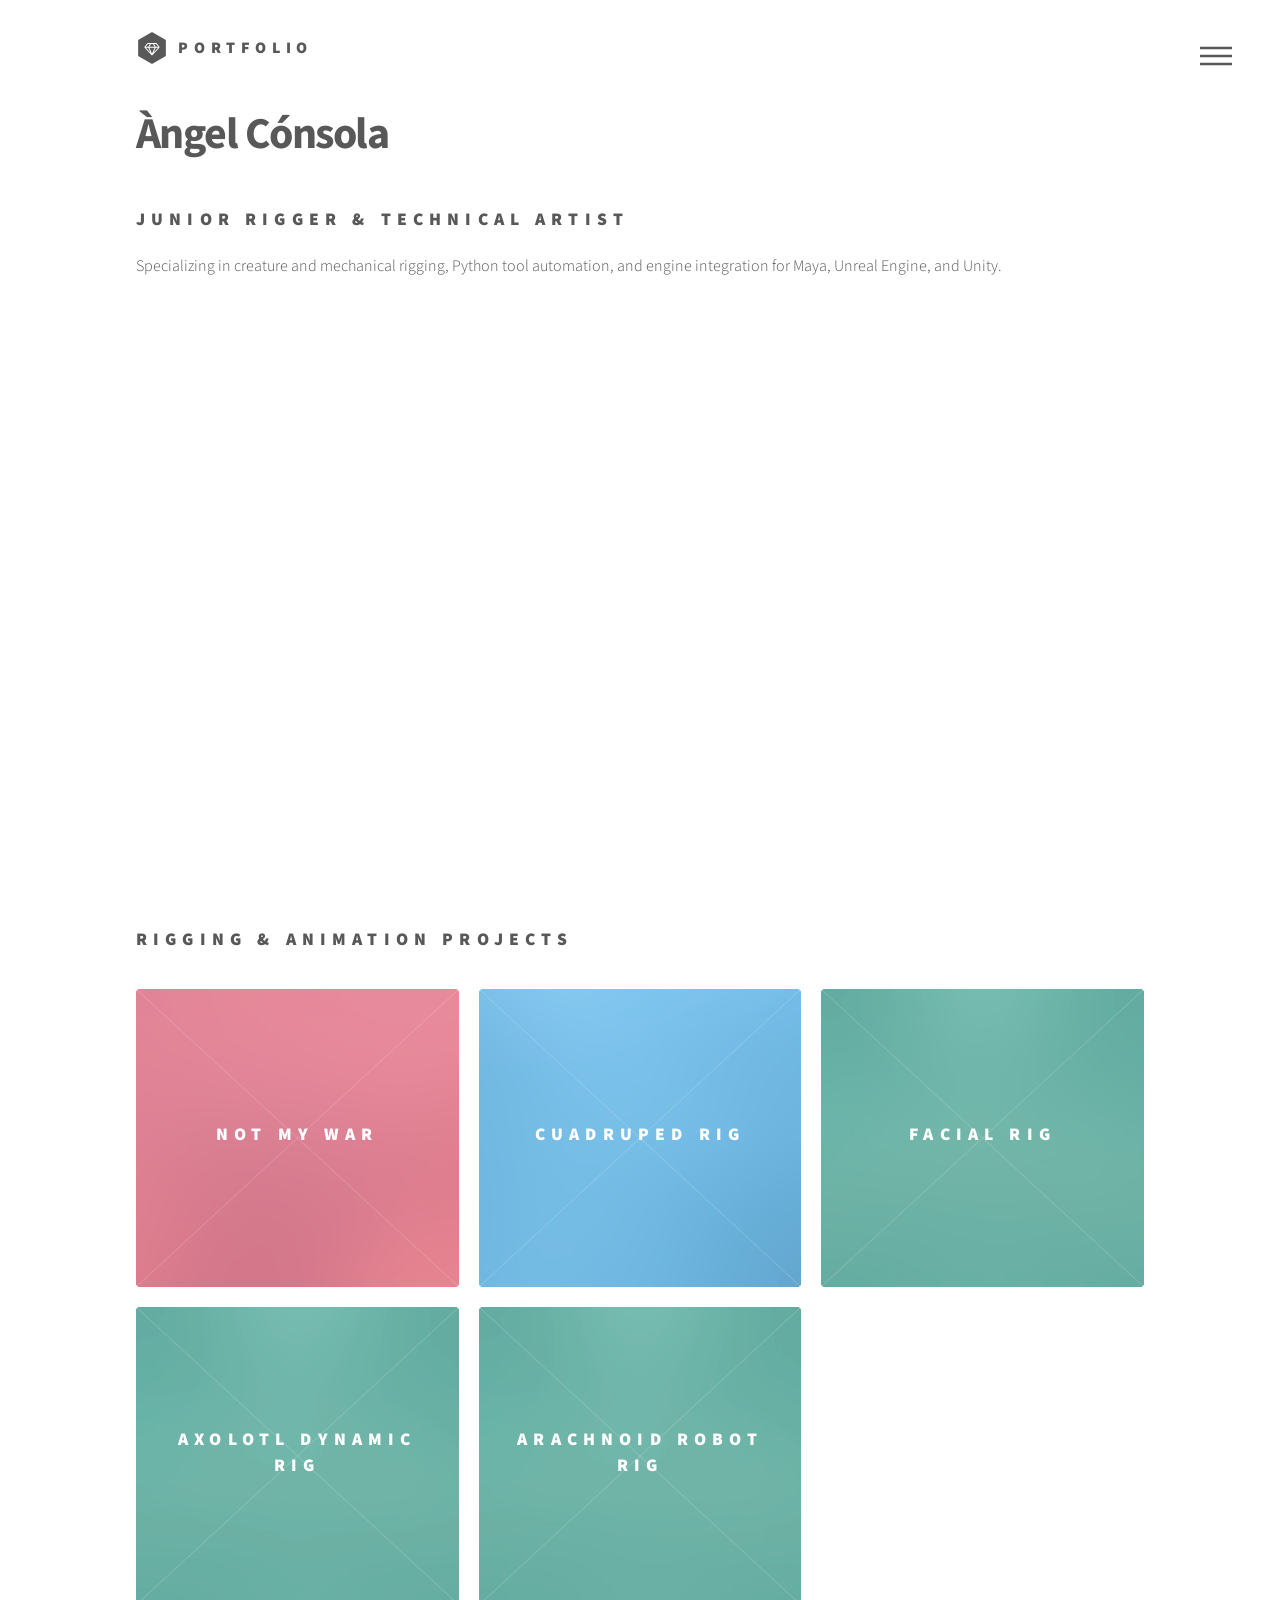
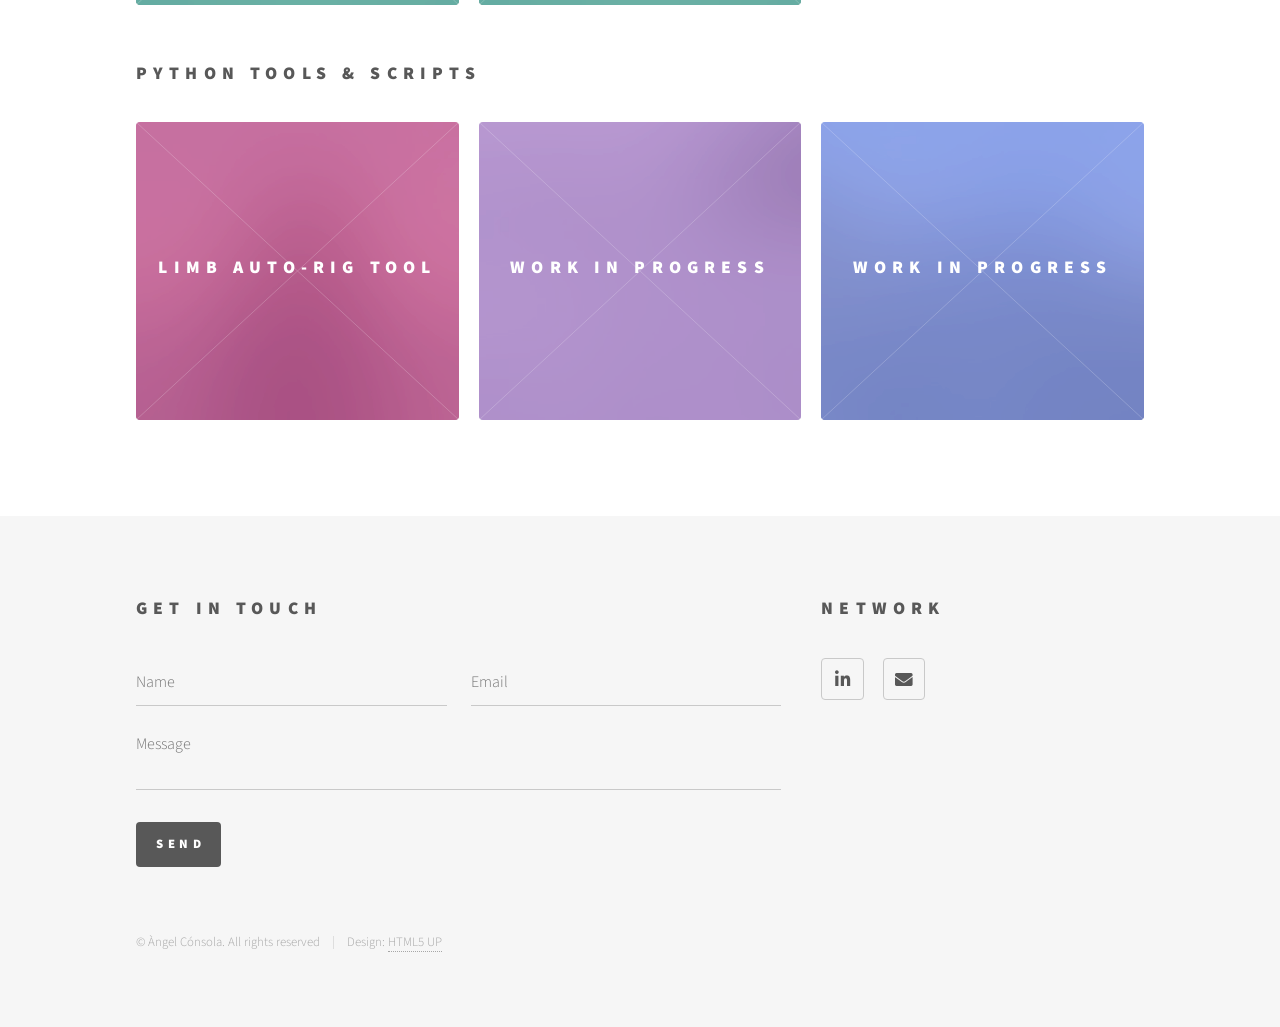
==== commit 23896652: "Box added" ====
--- a/index.html
+++ b/index.html
@@ -78,8 +78,8 @@
                                     <span class="image">
                                         <img src="images/pic02.jpg" alt="" />
                                     </span>
-                                    <a href="generic.html?id=arachnoid">
-                                        <h2>Arachnoid Robot</h2>
+                                    <a href="generic.html?id=horse">
+                                        <h2>Cuadruped Rig</h2>
                                         <div class="content">
                                             <p>Six-legged creature proxy geometry workflow and rigging setup.</p>
                                         </div>
@@ -89,8 +89,30 @@
                                     <span class="image">
                                         <img src="images/pic03.jpg" alt="" />
                                     </span>
-                                    <a href="generic.html?id=biped-rig">
-                                        <h2>Biped Creature Rig</h2>
+                                    <a href="generic.html?id=facial-rig">
+                                        <h2>Facial Rig</h2>
+                                        <div class="content">
+                                            <p>Custom skeletal hierarchy optimized for Unreal Engine 5.</p>
+                                        </div>
+                                    </a>
+                                </article>
+                                <article class="style3">
+                                    <span class="image">
+                                        <img src="images/pic03.jpg" alt="" />
+                                    </span>
+                                    <a href="generic.html?id=axolotl-rig">
+                                        <h2>Axolotl Dynamic Rig</h2>
+                                        <div class="content">
+                                            <p>Custom skeletal hierarchy optimized for Unreal Engine 5.</p>
+                                        </div>
+                                    </a>
+                                </article>
+                                <article class="style3">
+                                    <span class="image">
+                                        <img src="images/pic03.jpg" alt="" />
+                                    </span>
+                                    <a href="generic.html?id=arachnoid-robot">
+                                        <h2>Arachnoid Robot Rig</h2>
                                         <div class="content">
                                             <p>Custom skeletal hierarchy optimized for Unreal Engine 5.</p>
                                         </div>
@@ -108,7 +130,7 @@
                                         <img src="images/pic04.jpg" alt="" />
                                     </span>
                                     <a href="generic.html?id=auto-rigger">
-                                        <h2>Auto-Rigger Tool</h2>
+                                        <h2>Limb Auto-Rig Tool</h2>
                                         <div class="content">
                                             <p>Python script for Maya to automate joint placement and control generation.</p>
                                         </div>
@@ -119,9 +141,9 @@
                                         <img src="images/pic05.jpg" alt="" />
                                     </span>
                                     <a href="generic.html?id=weight-painting">
-                                        <h2>Weight Painting Utility</h2>
-                                        <div class="content">
-                                            <p>Custom UI tool to streamline skin weight mirroring and smoothing.</p>
+                                        <h2>Work In Progress</h2>
+                                        <div class="content">
+                                            <p>.</p>
                                         </div>
                                     </a>
                                 </article>
@@ -130,9 +152,9 @@
                                         <img src="images/pic06.jpg" alt="" />
                                     </span>
                                     <a href="generic.html?id=engine-exporter">
-                                        <h2>Engine Exporter</h2>
-                                        <div class="content">
-                                            <p>One-click batch exporter for Unity and Unreal Engine integration.</p>
+                                        <h2>Work In Progress</h2>
+                                        <div class="content">
+                                            <p>.</p>
                                         </div>
                                     </a>
                                 </article>
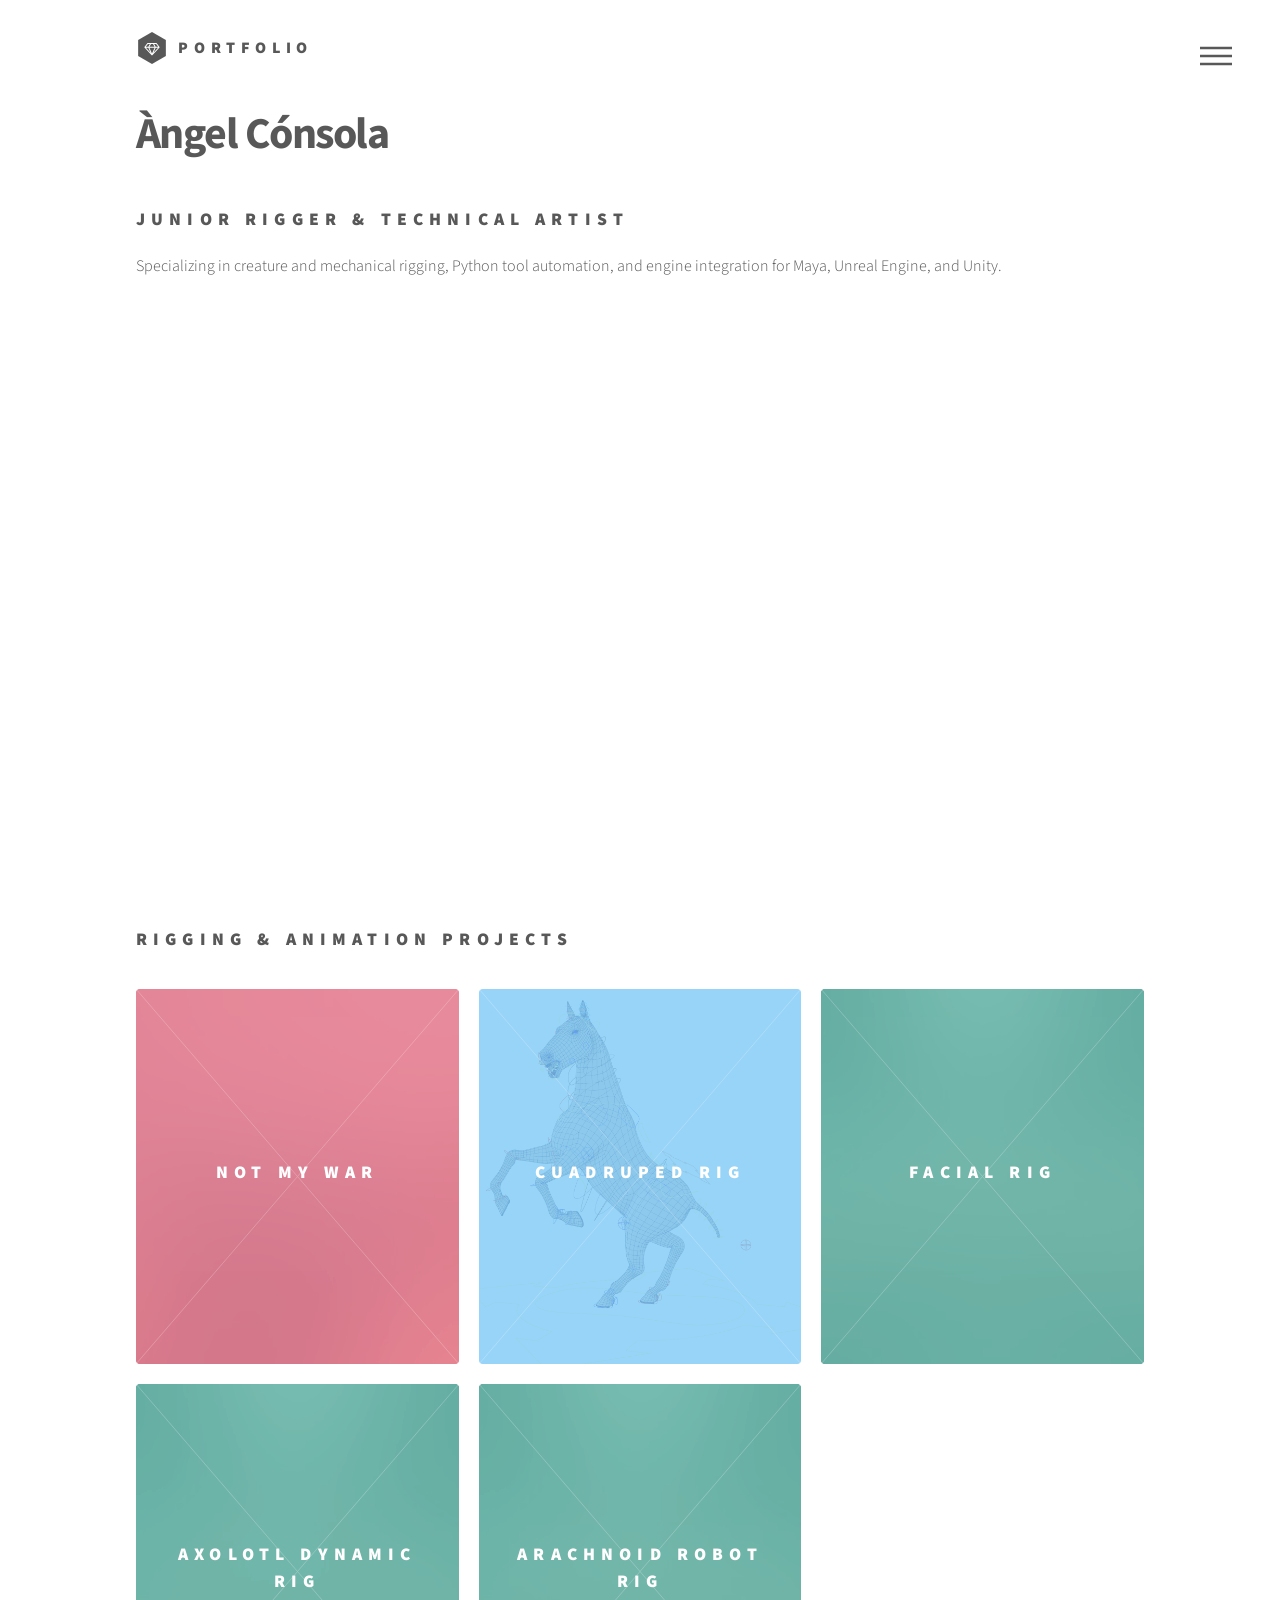
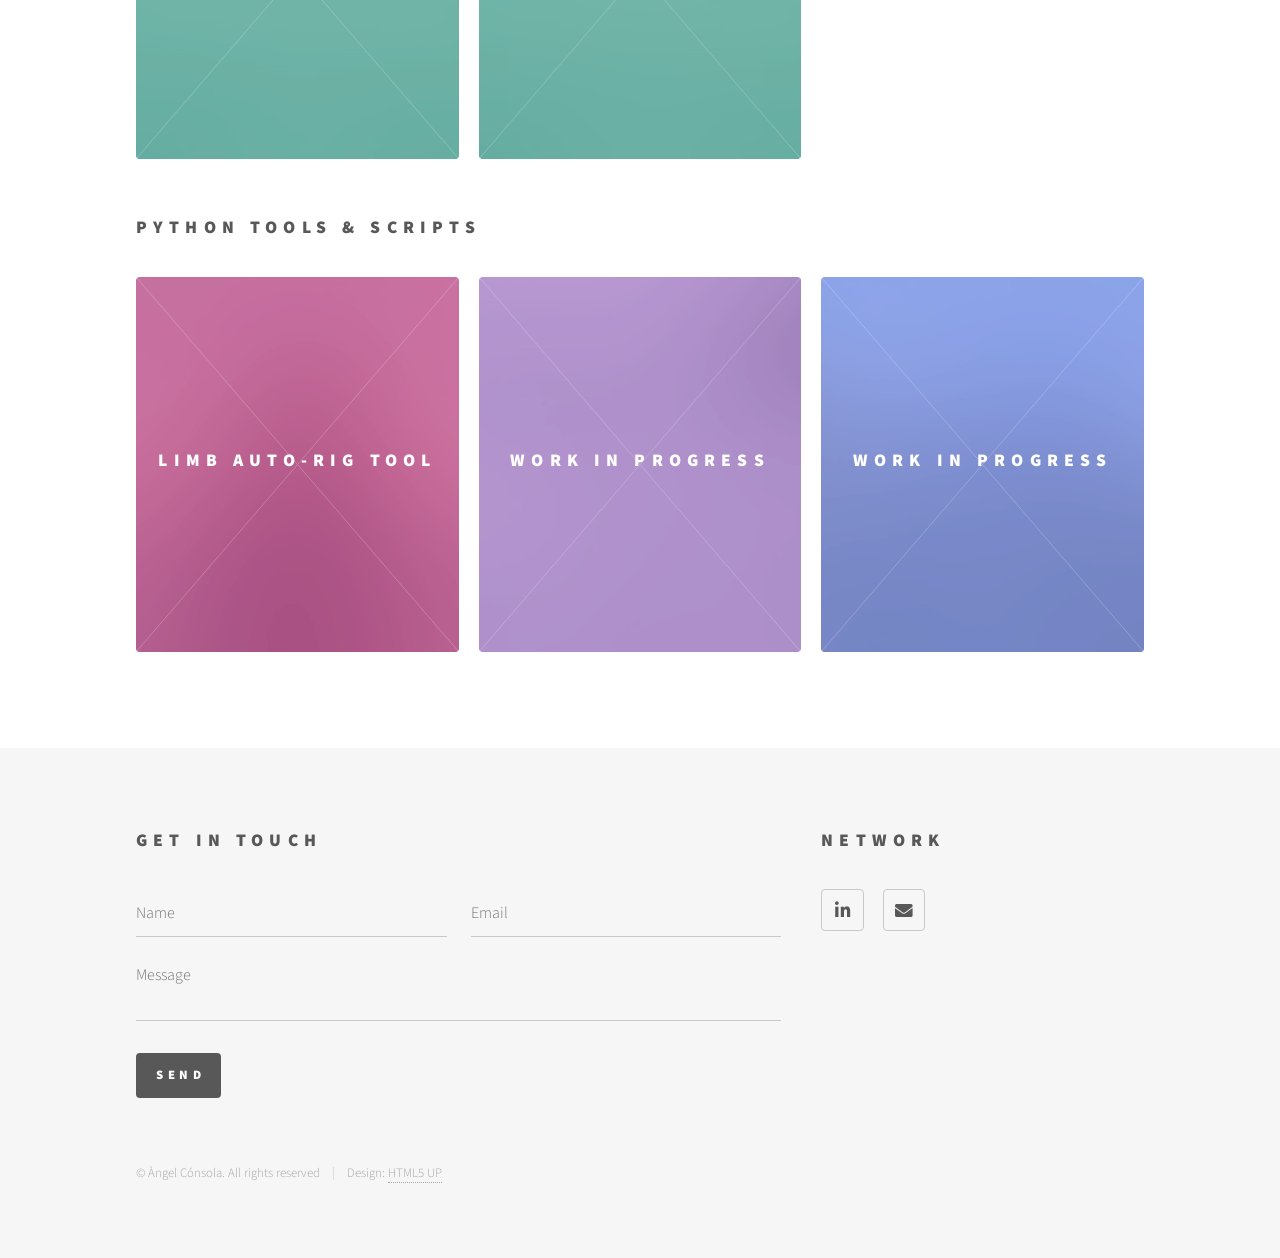
==== commit 9d53c671: "test" ====
--- a/index.html
+++ b/index.html
@@ -76,7 +76,7 @@
                                 </article>
                                 <article class="style2">
                                     <span class="image">
-                                        <img src="images/pic02.jpg" alt="" />
+                                        <img src="images/horse.png" alt="" />
                                     </span>
                                     <a href="generic.html?id=horse">
                                         <h2>Cuadruped Rig</h2>
--- a/assets/css/main.css
+++ b/assets/css/main.css
@@ -3326,4 +3326,16 @@
 				padding: 0 1.25em;
 			}
 
-		}+		}
+	/* Force all project tiles to have a consistent height and look */
+	.tiles article > .image {
+		height: 375px !important; 
+		overflow: hidden;         
+	}
+
+	.tiles article > .image img {
+		height: 100%;
+		width: 100%;
+		object-fit: cover;        
+		object-position: center;  
+	}
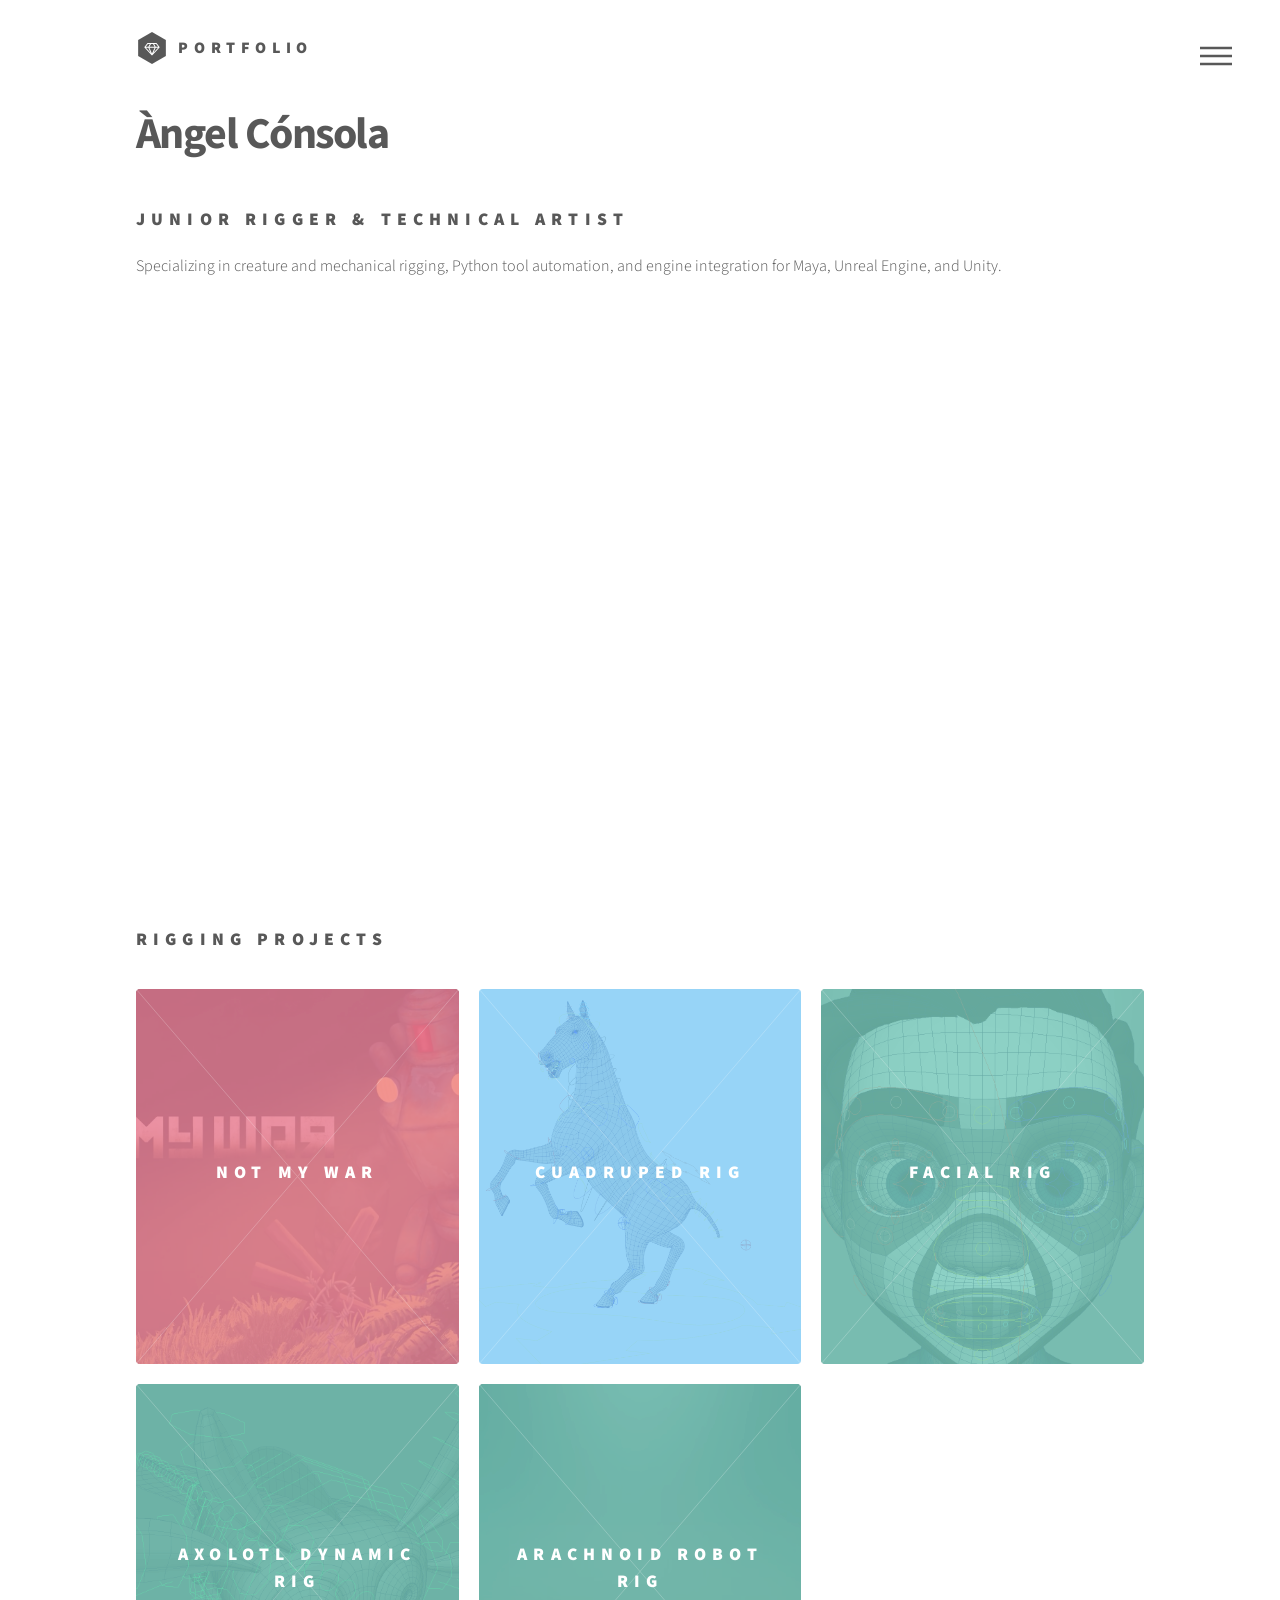
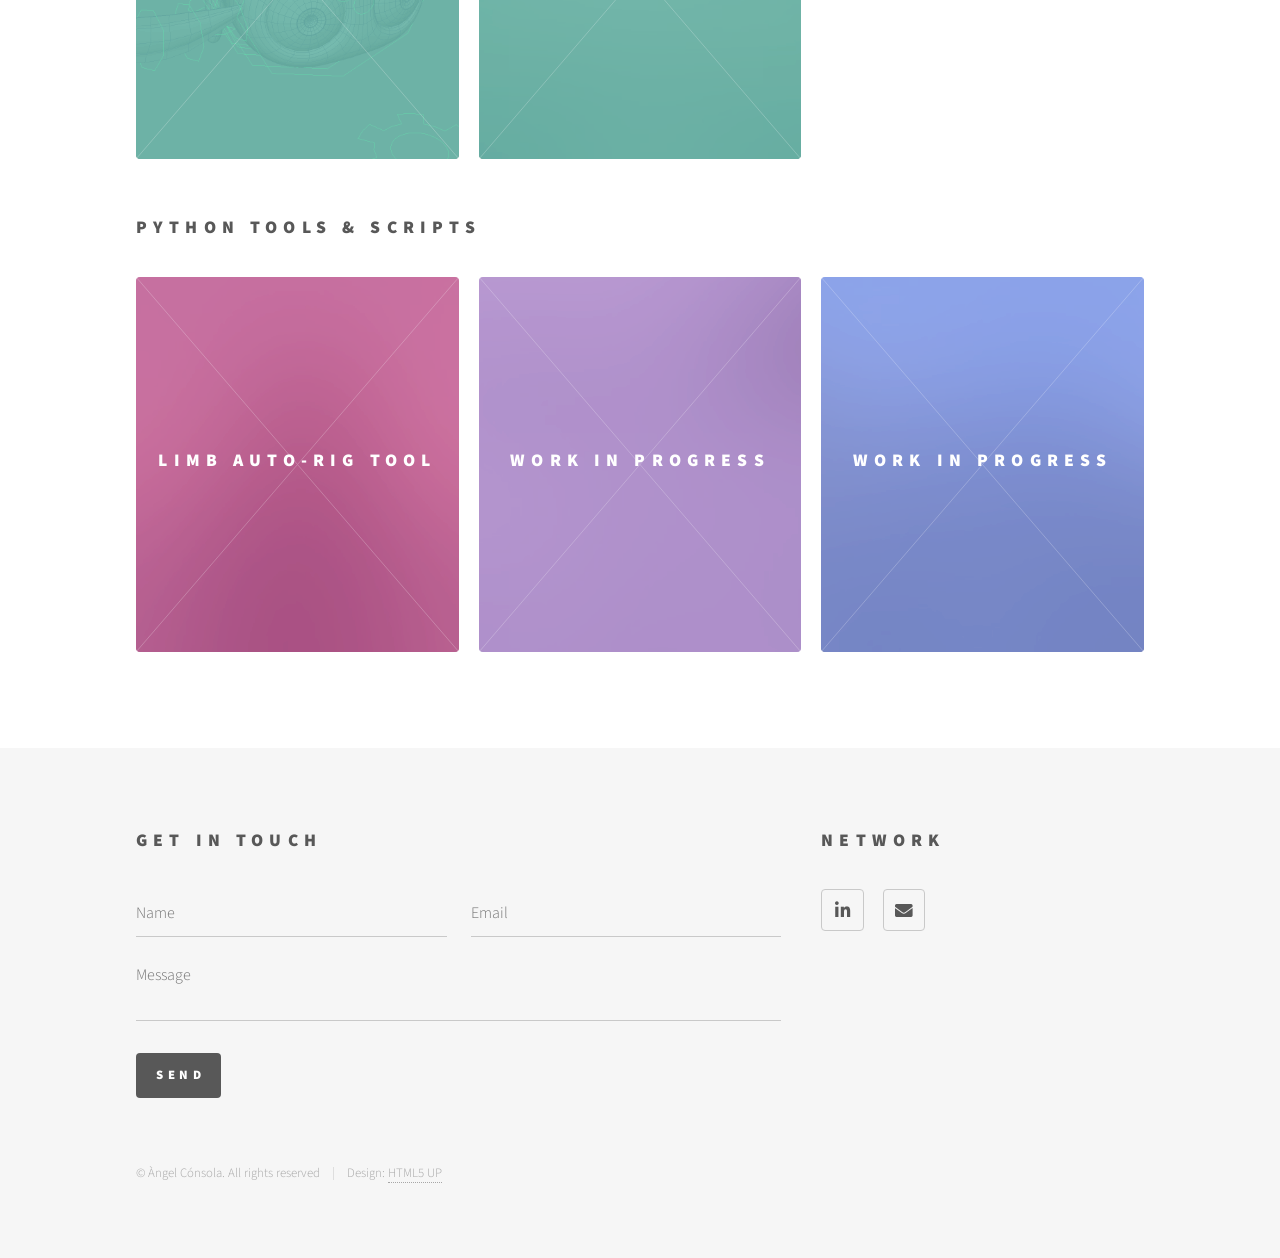
==== commit 2c996804: "Update img" ====
--- a/index.html
+++ b/index.html
@@ -61,11 +61,11 @@
                             </header>
 
                             <!-- Rigging Projects Section -->
-                            <h2>Rigging & Animation Projects</h2>
+                            <h2>Rigging Projects</h2>
                             <section class="tiles">
                                 <article class="style1">
                                     <span class="image">
-                                        <img src="images/pic01.jpg" alt="" />
+                                        <img src="images/notmywar.png" alt="" />
                                     </span>
                                     <a href="generic.html?id=not-my-war">
                                         <h2>Not My War</h2>
@@ -87,7 +87,7 @@
                                 </article>
                                 <article class="style3">
                                     <span class="image">
-                                        <img src="images/pic03.jpg" alt="" />
+                                        <img src="images/facial.png" alt="" />
                                     </span>
                                     <a href="generic.html?id=facial-rig">
                                         <h2>Facial Rig</h2>
@@ -98,7 +98,7 @@
                                 </article>
                                 <article class="style3">
                                     <span class="image">
-                                        <img src="images/pic03.jpg" alt="" />
+                                        <img src="images/axolotl.png" alt="" />
                                     </span>
                                     <a href="generic.html?id=axolotl-rig">
                                         <h2>Axolotl Dynamic Rig</h2>
--- a/assets/css/main.css
+++ b/assets/css/main.css
@@ -2572,7 +2572,7 @@
 		-webkit-flex-wrap: wrap;
 		-ms-flex-wrap: wrap;
 		flex-wrap: wrap;
-		postiion: relative;
+		position: relative;
 		margin: -2.5em 0 0 -2.5em;
 	}
 
@@ -3327,7 +3327,7 @@
 			}
 
 		}
-	/* Force all project tiles to have a consistent height and look */
+
 	.tiles article > .image {
 		height: 375px !important; 
 		overflow: hidden;         
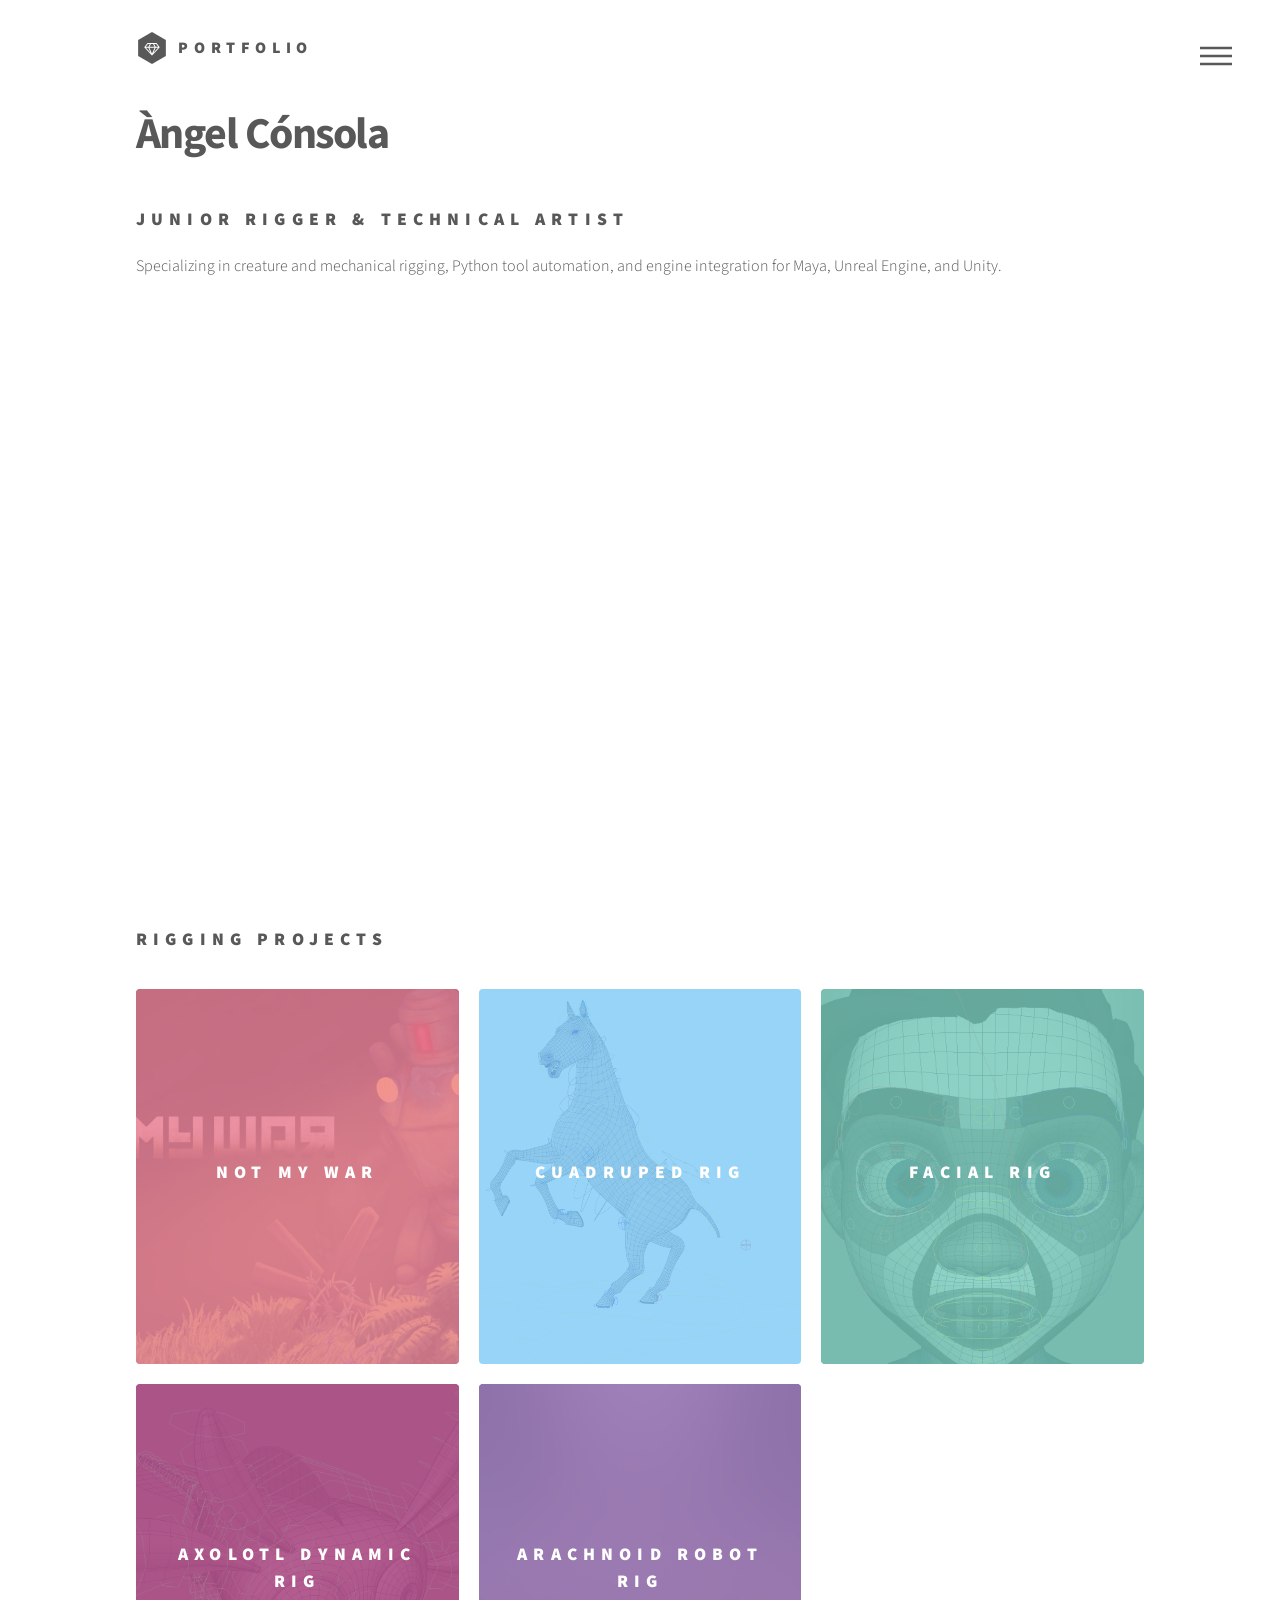
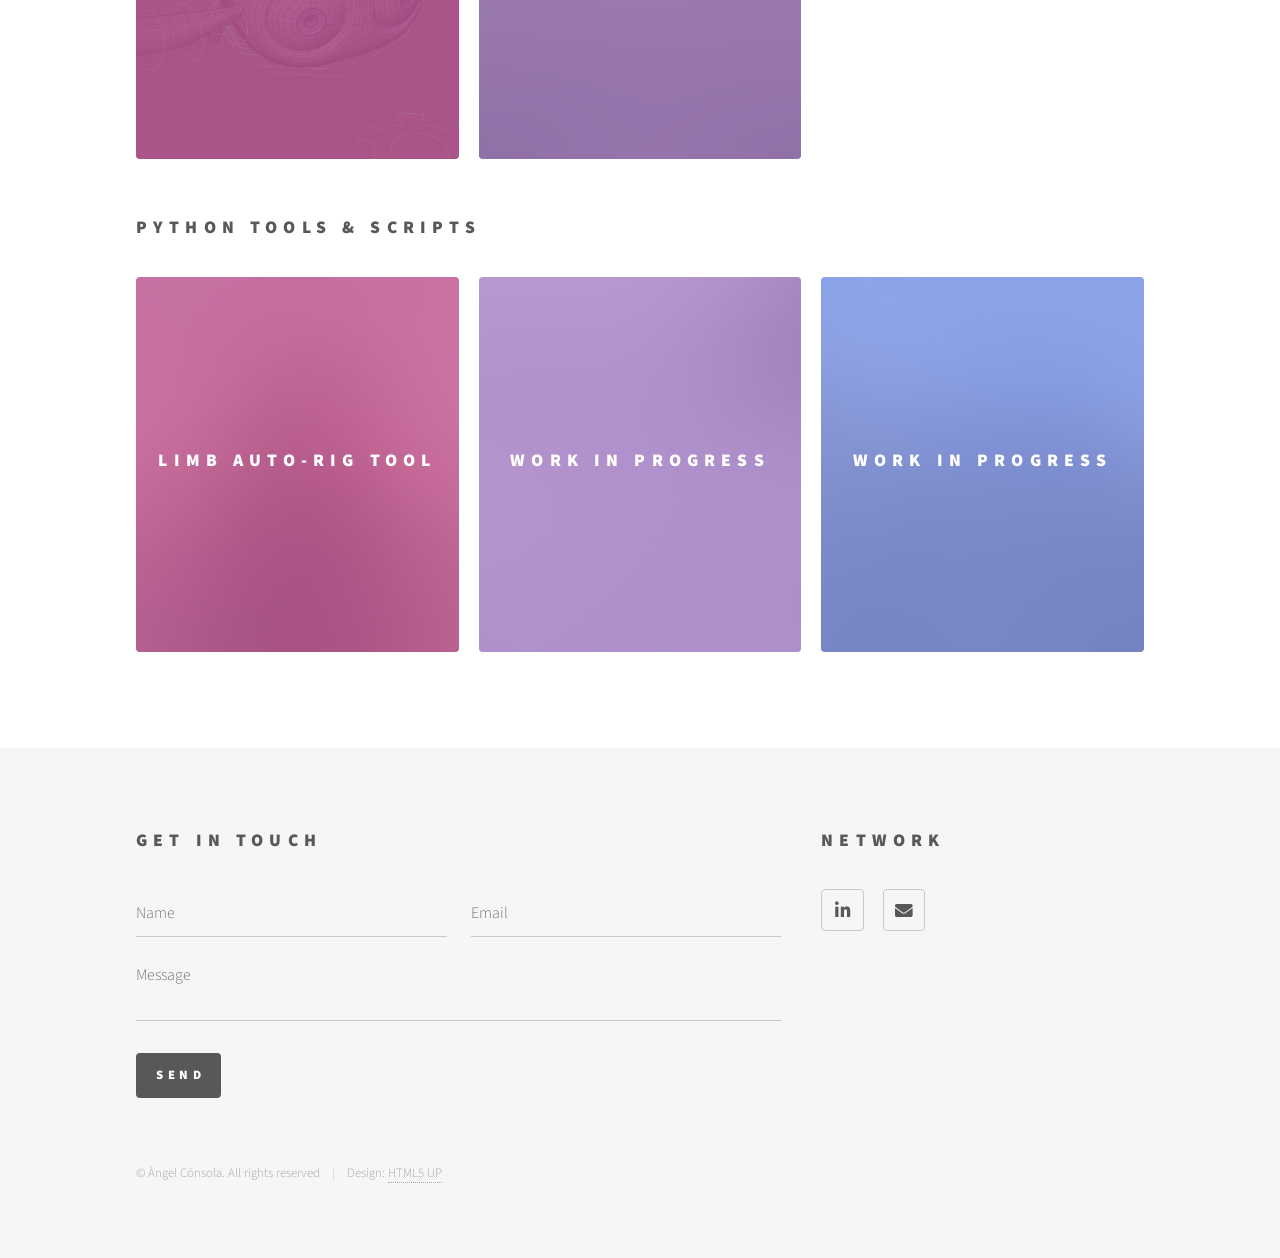
==== commit 2b9b2ea7: "style" ====
--- a/index.html
+++ b/index.html
@@ -96,7 +96,7 @@
                                         </div>
                                     </a>
                                 </article>
-                                <article class="style3">
+                                <article class="style4">
                                     <span class="image">
                                         <img src="images/axolotl.png" alt="" />
                                     </span>
@@ -107,7 +107,7 @@
                                         </div>
                                     </a>
                                 </article>
-                                <article class="style3">
+                                <article class="style5">
                                     <span class="image">
                                         <img src="images/pic03.jpg" alt="" />
                                     </span>
--- a/assets/css/main.css
+++ b/assets/css/main.css
@@ -2634,7 +2634,6 @@
 					left: 0;
 					width: 100%;
 					height: 100%;
-					background-image: url("data:image/svg+xml;charset=utf8,%3Csvg xmlns='http://www.w3.org/2000/svg' width='100' height='100' viewBox='0 0 100 100' preserveAspectRatio='none'%3E%3Cstyle%3Eline %7B stroke-width: 0.25px%3B stroke: %23ffffff%3B %7D%3C/style%3E%3Cline x1='0' y1='0' x2='100' y2='100' /%3E%3Cline x1='100' y1='0' x2='0' y2='100' /%3E%3C/svg%3E");
 					background-position: center;
 					background-repeat: no-repeat;
 					background-size: 100% 100%;
@@ -3338,4 +3337,6 @@
 		width: 100%;
 		object-fit: cover;        
 		object-position: center;  
-	}+	}
+
+	
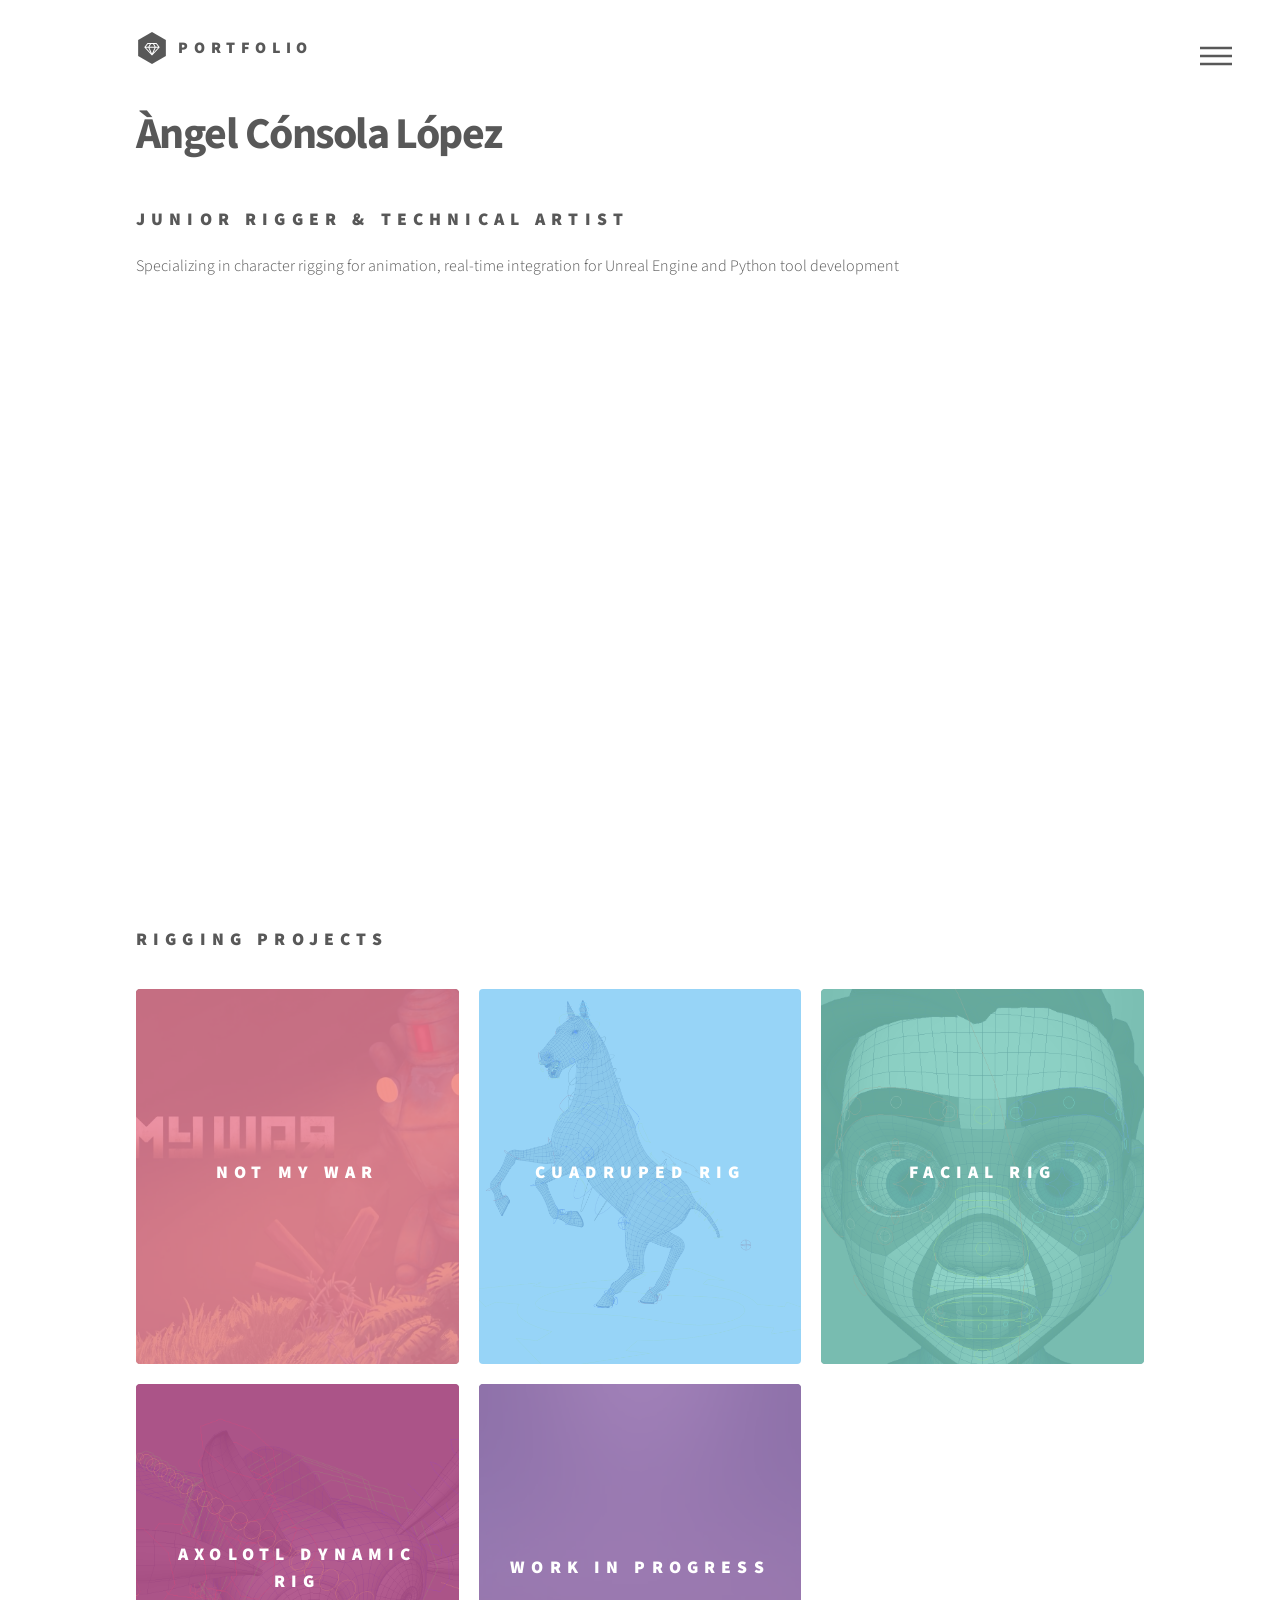
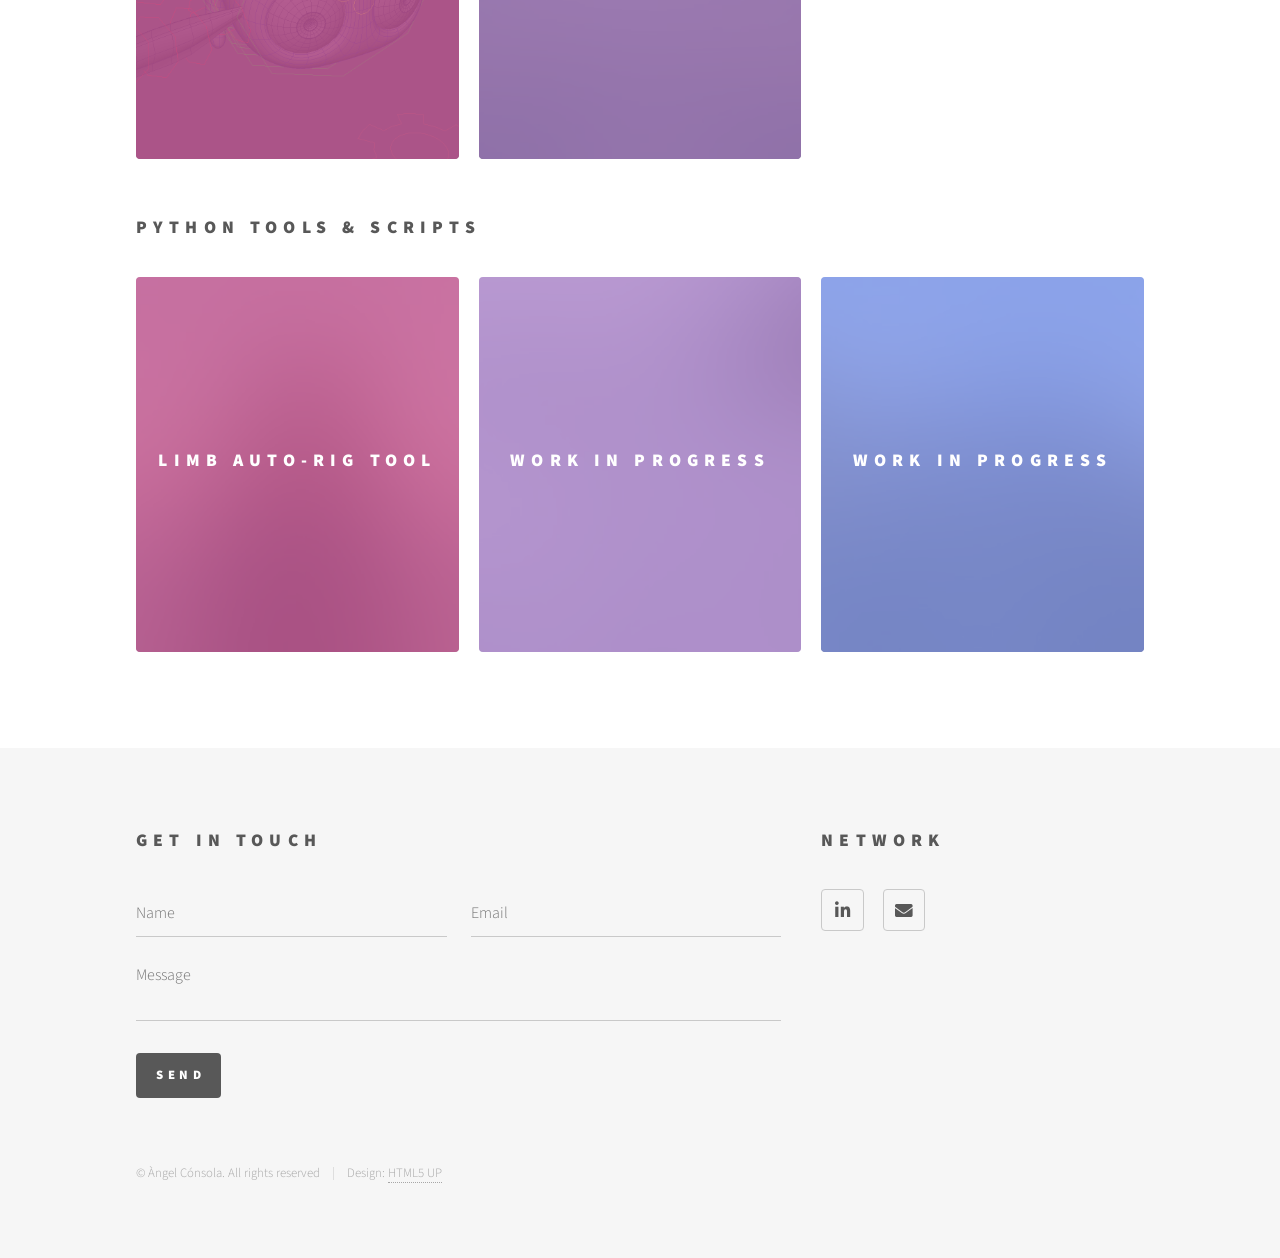
==== commit 60a288ea: "Section Update" ====
--- a/index.html
+++ b/index.html
@@ -50,9 +50,9 @@
                     <div id="main">
                         <div class="inner">
                             <header>
-                                <h1>Àngel Cónsola</h1>
+                                <h1>Àngel Cónsola López</h1>
                                 <h2>Junior Rigger & Technical Artist</h2>
-                                <p>Specializing in creature and mechanical rigging, Python tool automation, and engine integration for Maya, Unreal Engine, and Unity.</p>
+                                <p>Specializing in character rigging for animation, real-time integration for Unreal Engine and Python tool development</p>
                                 
                                 <!-- Demo Reel Embed -->
                                 <div style="padding:56.25% 0 0 0;position:relative;margin-bottom:3em;">
@@ -70,7 +70,7 @@
                                     <a href="generic.html?id=not-my-war">
                                         <h2>Not My War</h2>
                                         <div class="content">
-                                            <p>Rigging Supervisor ensuring asset compatibility for Steam release.</p>
+                                            <p>Biped Robot Rig - Video Game</p>
                                         </div>
                                     </a>
                                 </article>
@@ -81,7 +81,7 @@
                                     <a href="generic.html?id=horse">
                                         <h2>Cuadruped Rig</h2>
                                         <div class="content">
-                                            <p>Six-legged creature proxy geometry workflow and rigging setup.</p>
+                                            <p>Matrix Based constraints</p>
                                         </div>
                                     </a>
                                 </article>
@@ -92,7 +92,7 @@
                                     <a href="generic.html?id=facial-rig">
                                         <h2>Facial Rig</h2>
                                         <div class="content">
-                                            <p>Custom skeletal hierarchy optimized for Unreal Engine 5.</p>
+                                            <p>Based on 3 curve principle</p>
                                         </div>
                                     </a>
                                 </article>
@@ -103,7 +103,7 @@
                                     <a href="generic.html?id=axolotl-rig">
                                         <h2>Axolotl Dynamic Rig</h2>
                                         <div class="content">
-                                            <p>Custom skeletal hierarchy optimized for Unreal Engine 5.</p>
+                                            <p>Dynamic Rig using nCloth</p>
                                         </div>
                                     </a>
                                 </article>
@@ -111,10 +111,10 @@
                                     <span class="image">
                                         <img src="images/pic03.jpg" alt="" />
                                     </span>
-                                    <a href="generic.html?id=arachnoid-robot">
-                                        <h2>Arachnoid Robot Rig</h2>
-                                        <div class="content">
-                                            <p>Custom skeletal hierarchy optimized for Unreal Engine 5.</p>
+                                    <a href="">
+                                        <h2>Work In Progress</h2>
+                                        <div class="content">
+                                            <p></p>
                                         </div>
                                     </a>
                                 </article>
@@ -132,7 +132,7 @@
                                     <a href="generic.html?id=auto-rigger">
                                         <h2>Limb Auto-Rig Tool</h2>
                                         <div class="content">
-                                            <p>Python script for Maya to automate joint placement and control generation.</p>
+                                            <p>Prototype: Python tool to automate limb creation</p>
                                         </div>
                                     </a>
                                 </article>
@@ -140,10 +140,10 @@
                                     <span class="image">
                                         <img src="images/pic05.jpg" alt="" />
                                     </span>
-                                    <a href="generic.html?id=weight-painting">
+                                    <a href="">
                                         <h2>Work In Progress</h2>
                                         <div class="content">
-                                            <p>.</p>
+                                            <p></p>
                                         </div>
                                     </a>
                                 </article>
@@ -151,10 +151,10 @@
                                     <span class="image">
                                         <img src="images/pic06.jpg" alt="" />
                                     </span>
-                                    <a href="generic.html?id=engine-exporter">
+                                    <a href="">
                                         <h2>Work In Progress</h2>
                                         <div class="content">
-                                            <p>.</p>
+                                            <p></p>
                                         </div>
                                     </a>
                                 </article>
--- a/assets/css/main.css
+++ b/assets/css/main.css
@@ -3338,5 +3338,8 @@
 		object-fit: cover;        
 		object-position: center;  
 	}
-
+	
+	.justify-text {
+    text-align: justify;
+}
 	
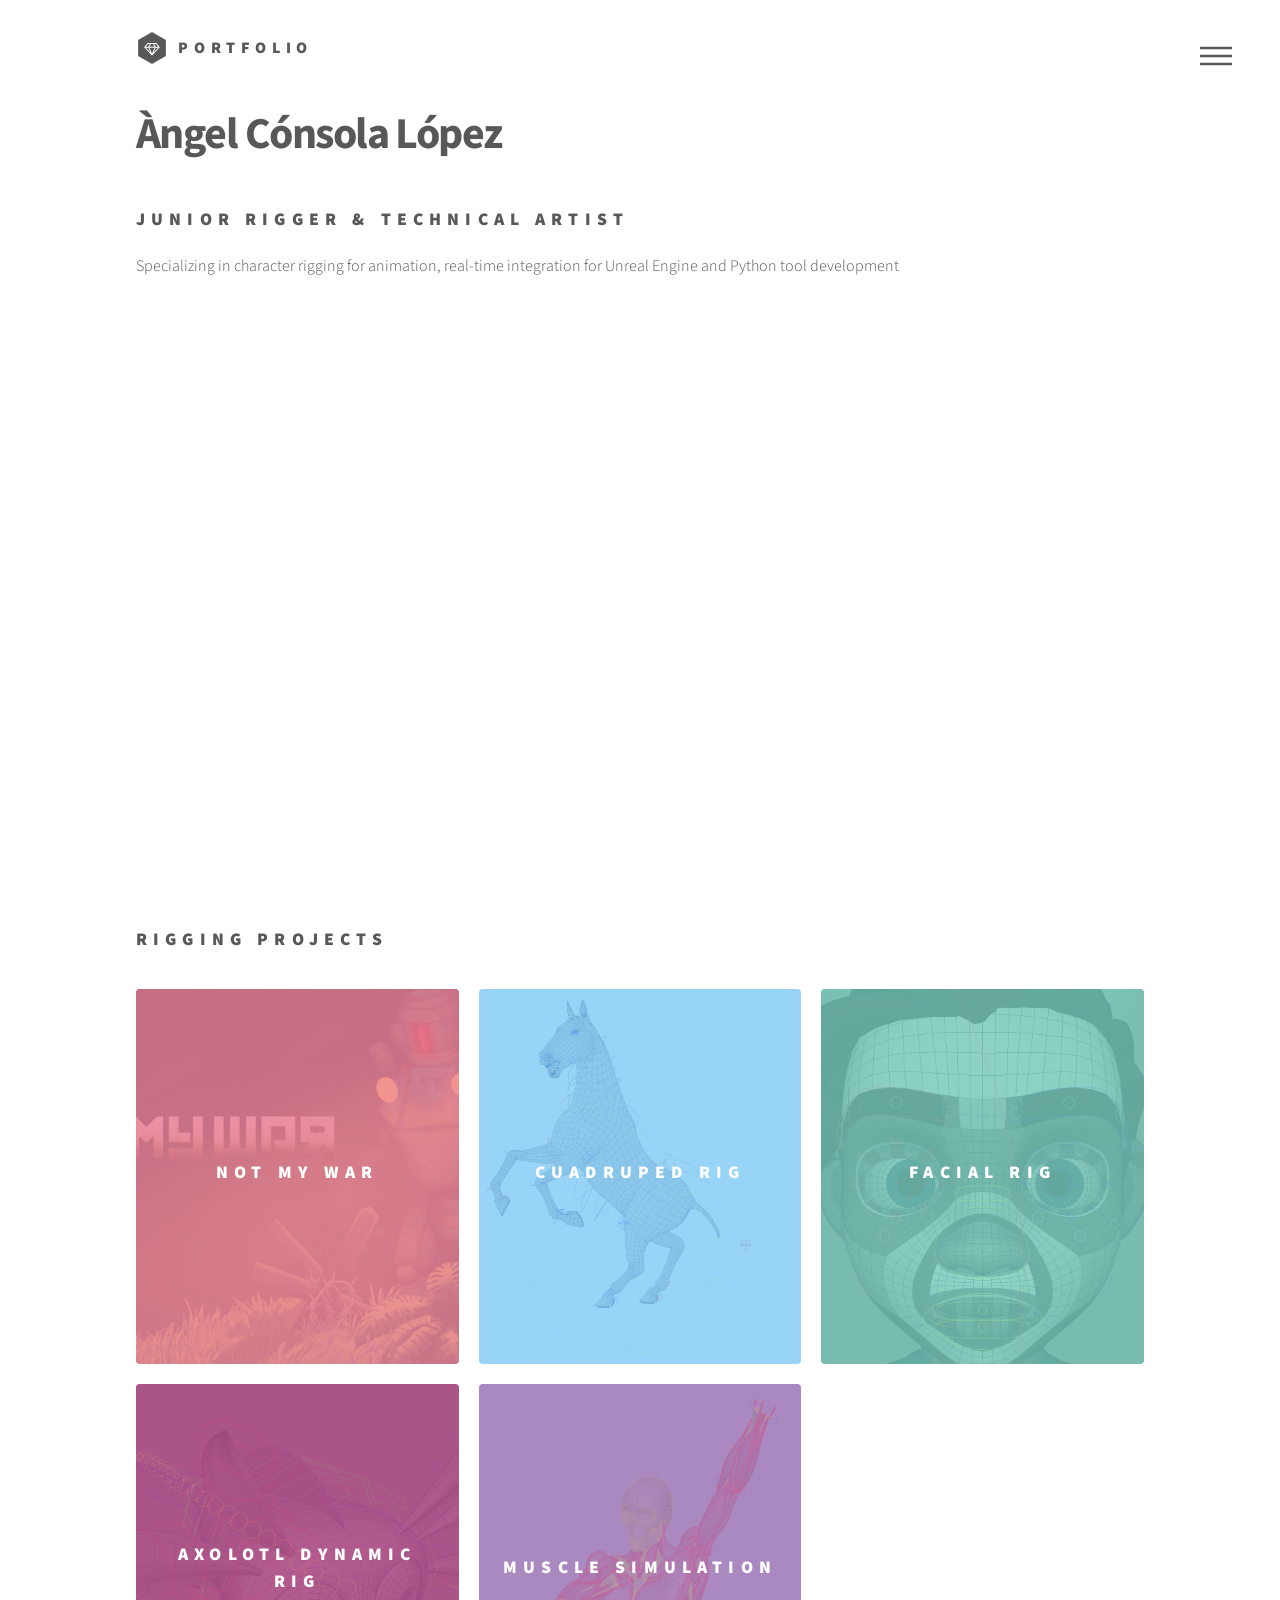
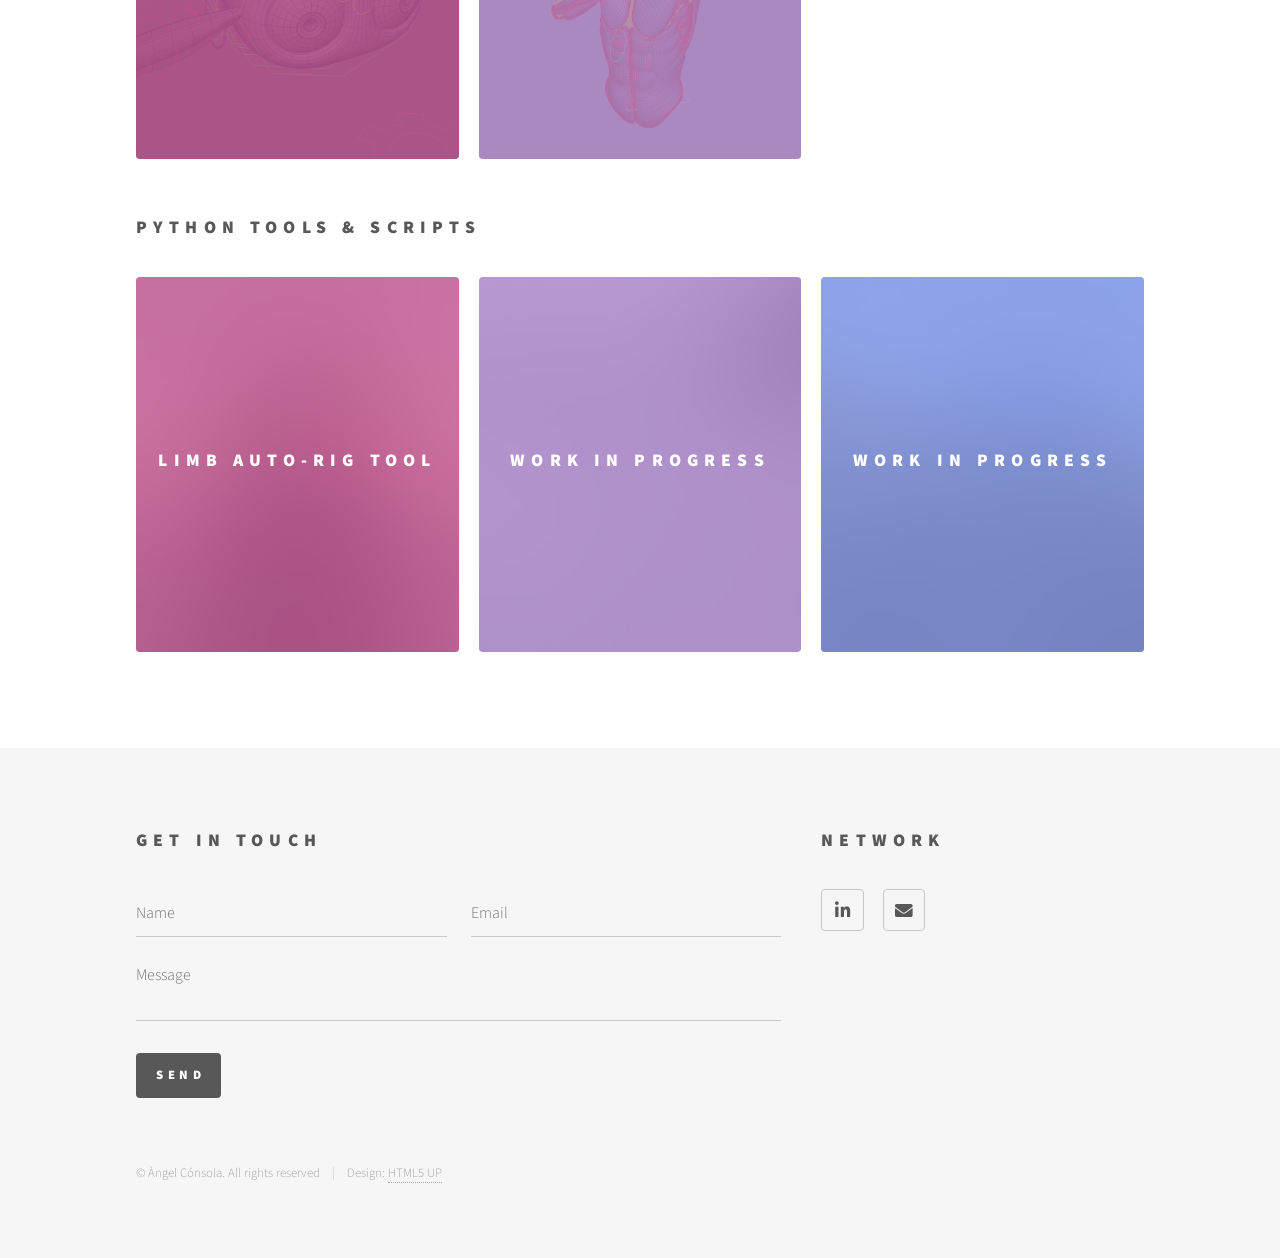
==== commit 17ed868f: "muscle project" ====
--- a/index.html
+++ b/index.html
@@ -100,7 +100,7 @@
                                     <span class="image">
                                         <img src="images/axolotl.png" alt="" />
                                     </span>
-                                    <a href="generic.html?id=axolotl-rig">
+                                    <a href="generic.html?id=axolotl">
                                         <h2>Axolotl Dynamic Rig</h2>
                                         <div class="content">
                                             <p>Dynamic Rig using nCloth</p>
@@ -109,12 +109,12 @@
                                 </article>
                                 <article class="style5">
                                     <span class="image">
-                                        <img src="images/pic03.jpg" alt="" />
-                                    </span>
-                                    <a href="">
-                                        <h2>Work In Progress</h2>
-                                        <div class="content">
-                                            <p></p>
+                                        <img src="images/muscleSim.png" alt="" />
+                                    </span>
+                                    <a href="generic.html?id=muscle-sim">
+                                        <h2>Muscle Simulation</h2>
+                                        <div class="content">
+                                            <p>Realistic upper-body muscle and tissue simulation using nCloth</p>
                                         </div>
                                     </a>
                                 </article>
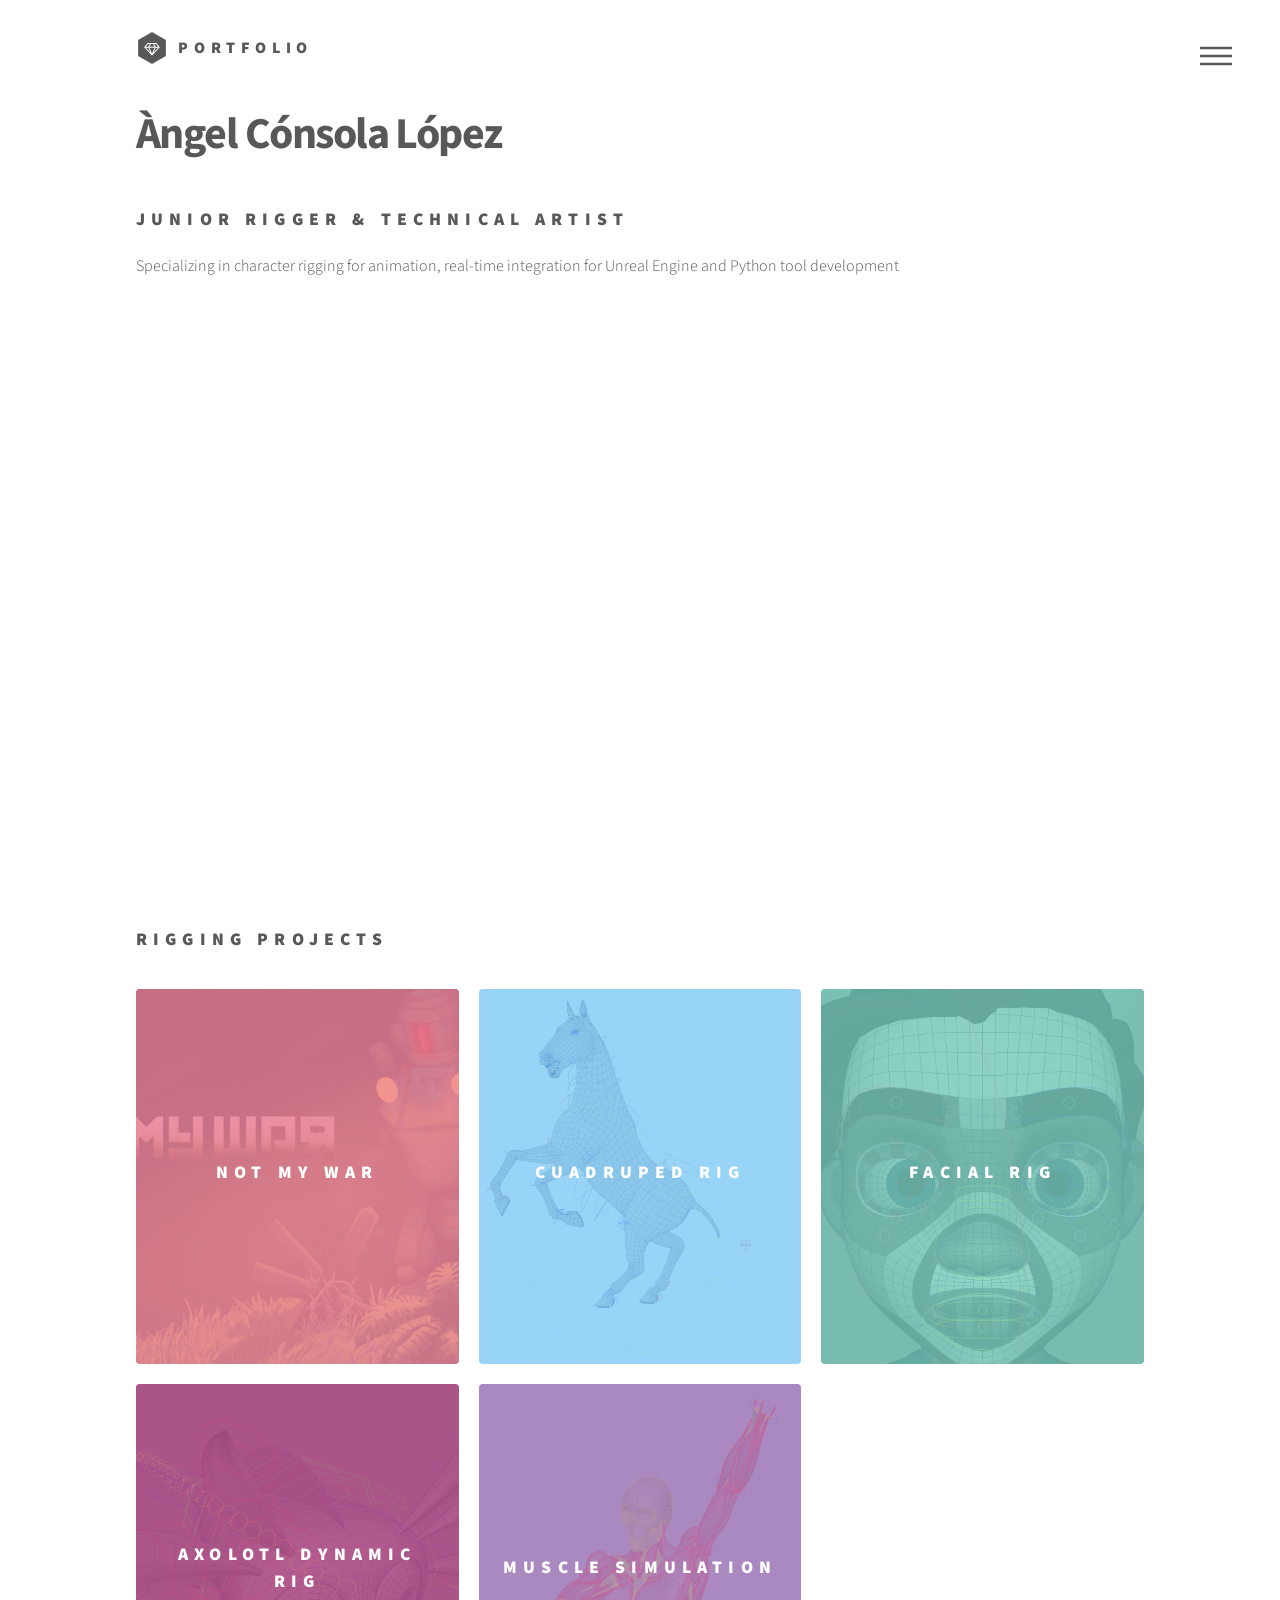
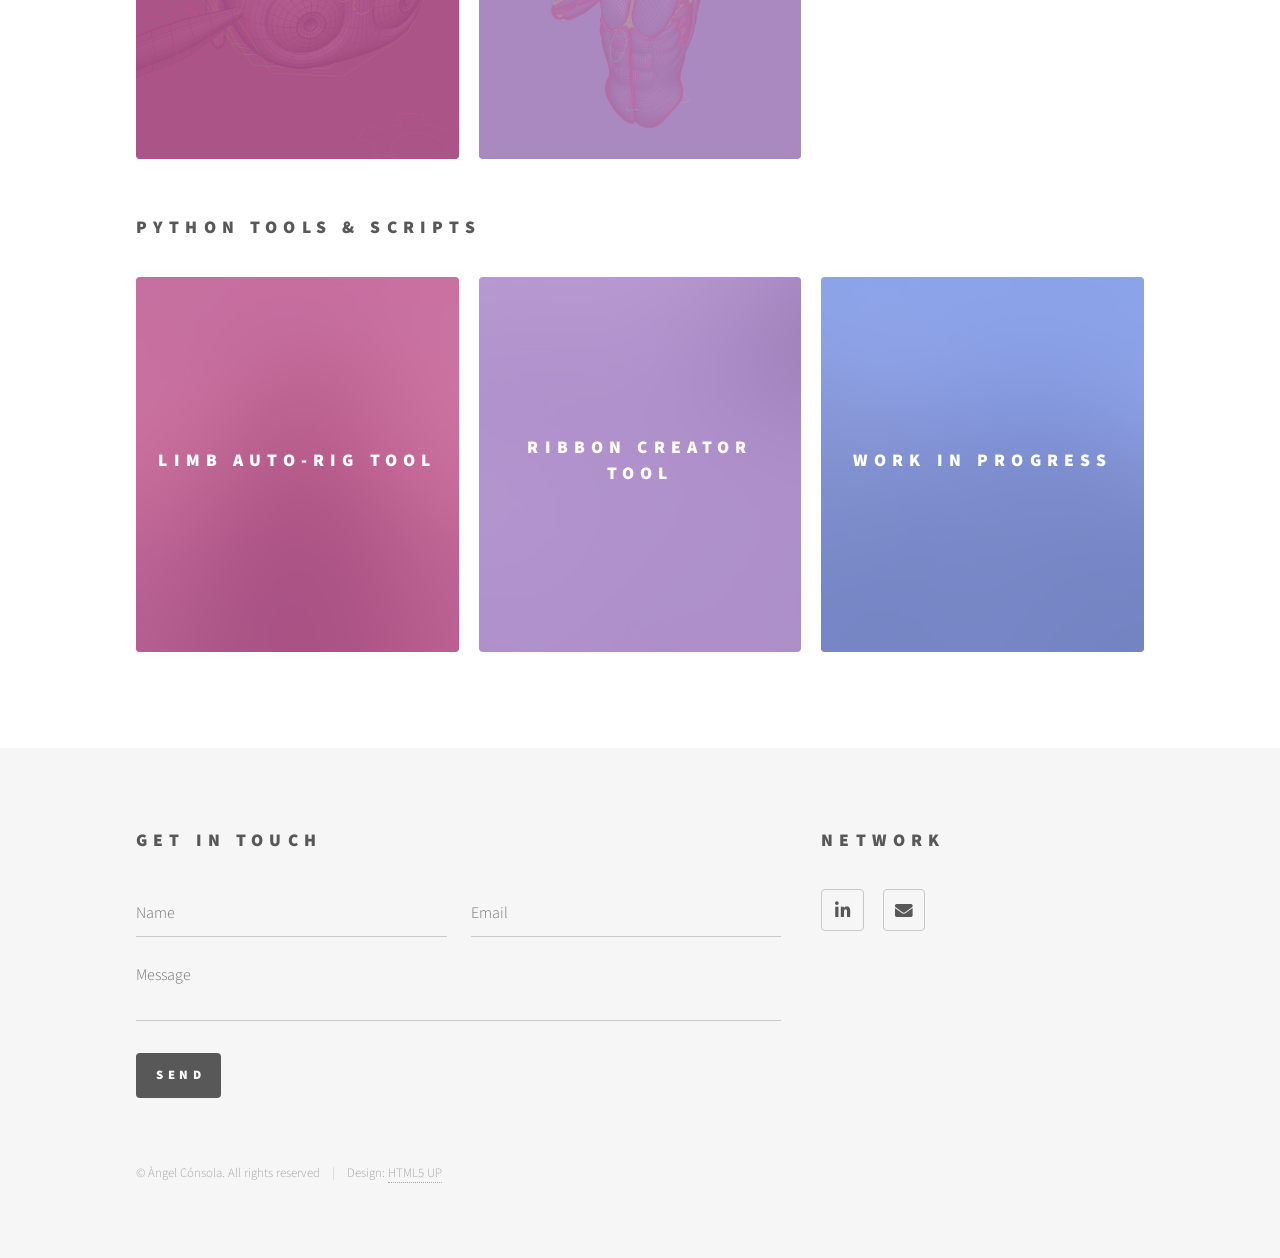
==== commit 36c80a41: "Update index.html" ====
--- a/index.html
+++ b/index.html
@@ -141,9 +141,9 @@
                                         <img src="images/pic05.jpg" alt="" />
                                     </span>
                                     <a href="">
-                                        <h2>Work In Progress</h2>
-                                        <div class="content">
-                                            <p></p>
+                                        <h2>Ribbon Creator Tool</h2>
+                                        <div class="content">
+                                            <p>Generates a ribbon based on user guides position and settings</p>
                                         </div>
                                     </a>
                                 </article>
